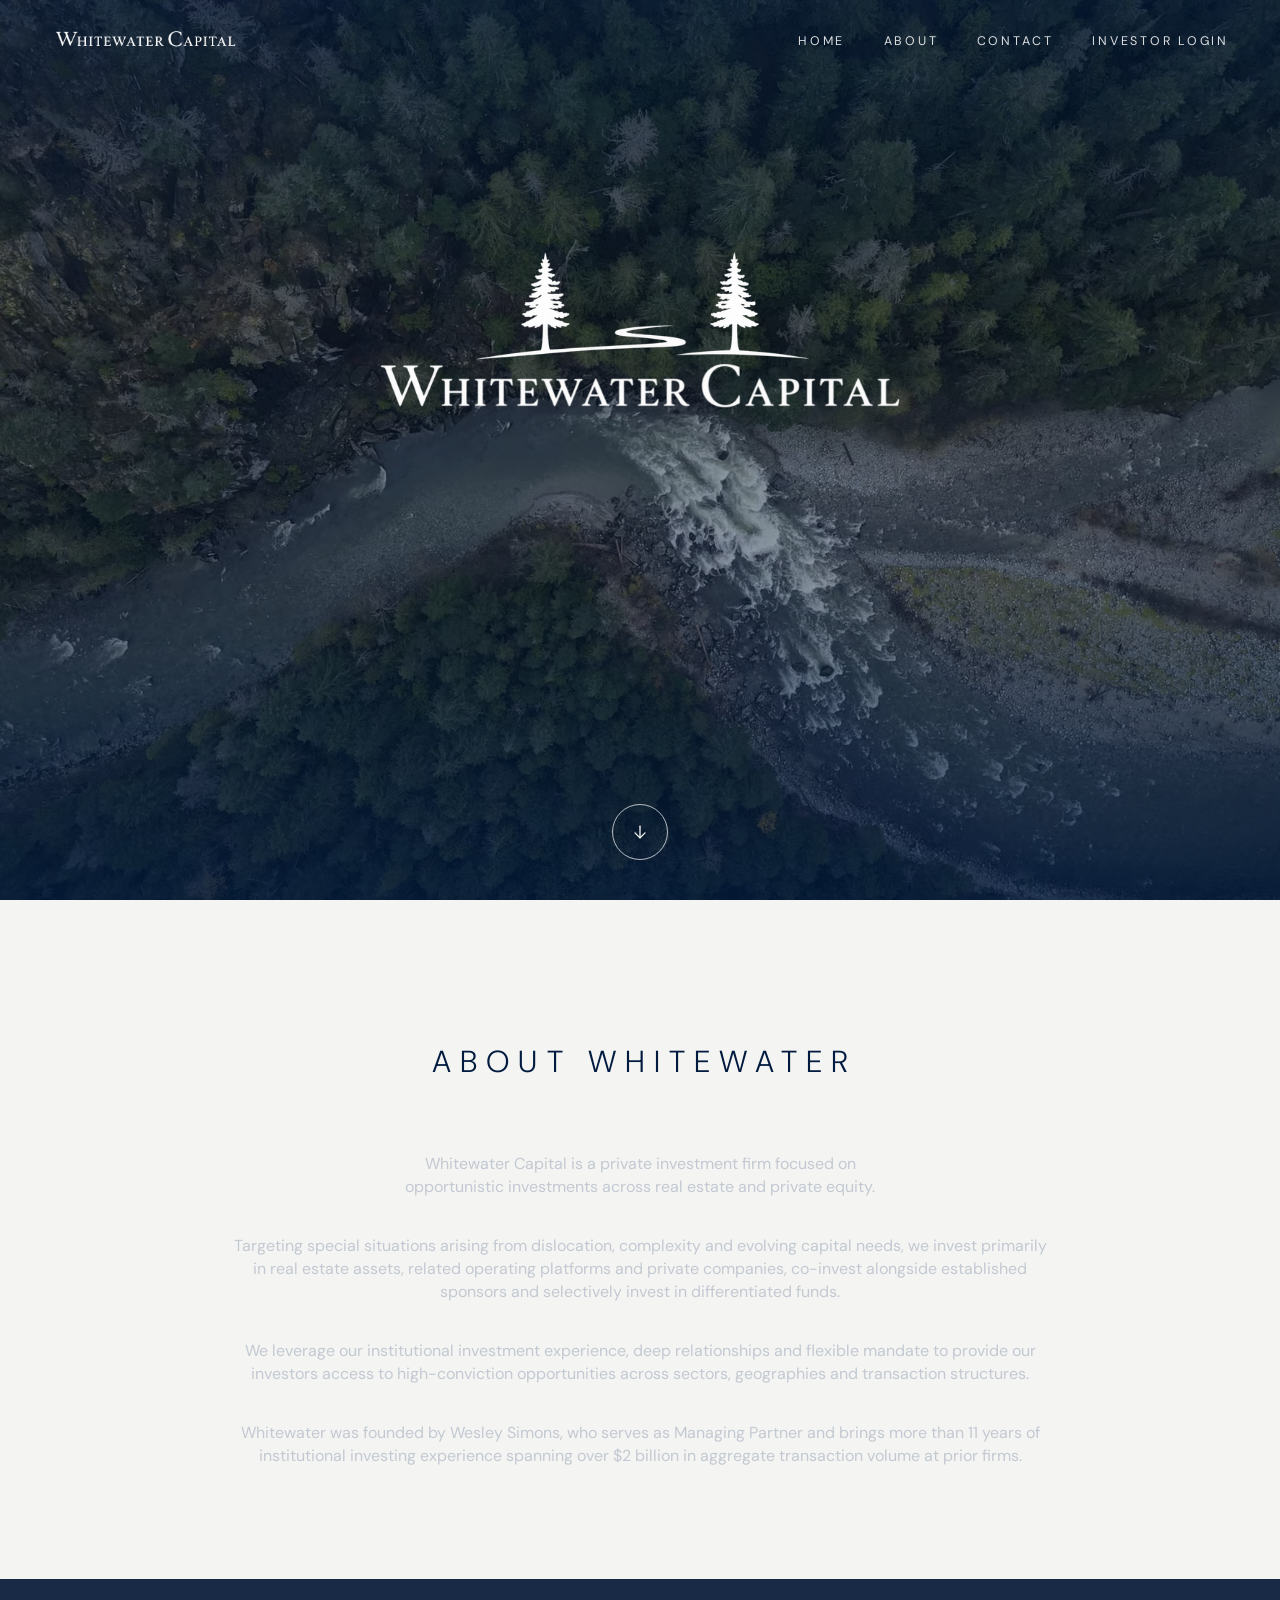
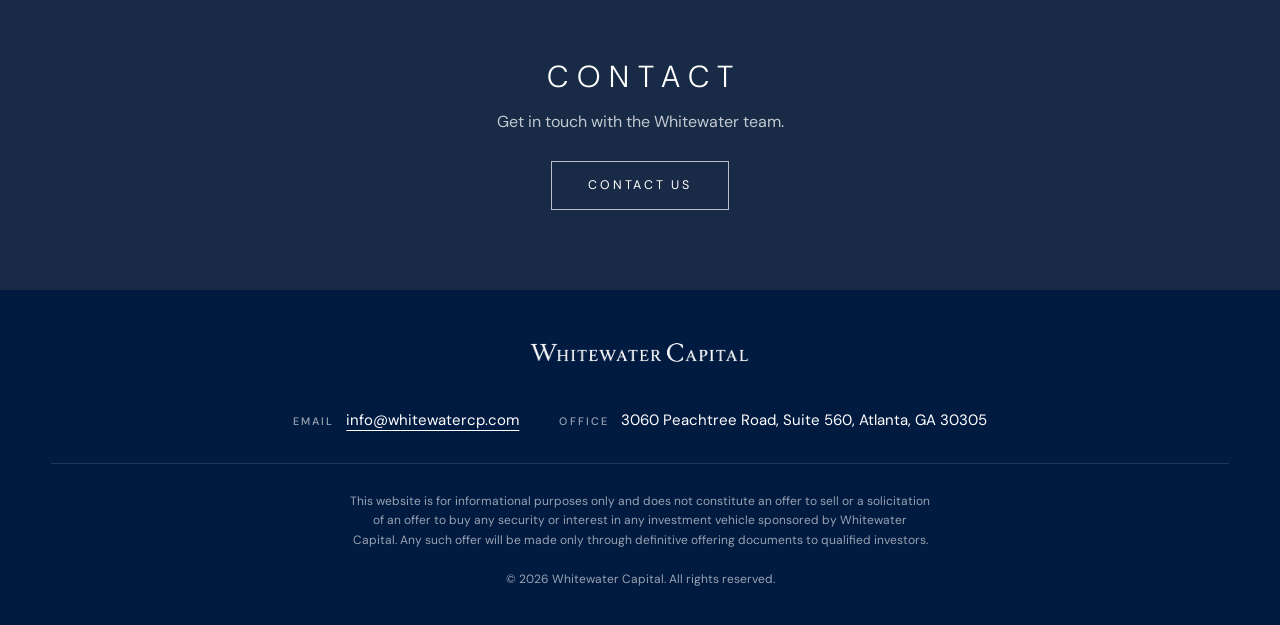
==== index.html @ 6ee45711 "Update index.html" ====
<!DOCTYPE html>
<html lang="en">
<head>
  <meta charset="UTF-8">
  <meta name="viewport" content="width=device-width, initial-scale=1">
  <title>Whitewater Capital | Private Investment Firm</title>
  <meta name="description" content="Whitewater Capital is a value-oriented investment firm pursuing a generalist strategy across private markets.">
  <meta name="theme-color" content="#001a40">

  <meta property="og:type" content="website">
  <meta property="og:site_name" content="Whitewater Capital">
  <meta property="og:title" content="Whitewater Capital | Private Investment Firm">
  <meta property="og:description" content="Whitewater Capital is a value-oriented investment firm pursuing a generalist strategy across private markets.">
  <meta property="og:url" content="https://whitewatercp.com/">
  <meta property="og:image" content="https://whitewatercp.com/assets/images/White.png">
  <meta property="og:image:width" content="1200">
  <meta property="og:image:height" content="630">
  <meta name="twitter:card" content="summary_large_image">

  <link rel="preconnect" href="https://fonts.googleapis.com">
  <link rel="preconnect" href="https://fonts.gstatic.com" crossorigin>
  <link href="https://fonts.googleapis.com/css2?family=DM+Sans:ital,wght@0,300;0,400;0,500;0,600;1,400&display=swap" rel="stylesheet">
  <link rel="preload" as="image" href="assets/img/hero-poster.jpg" fetchpriority="high">
  <noscript><style>.hero::before, .hero__overlay { opacity: 1; } body { background: #001a40; }</style></noscript>
  <link rel="preload" as="image" href="assets/images/whitewatercapital.png">
  <link rel="stylesheet" href="styles.css">
  <link rel="icon" type="image/png" href="assets/images/WWC Full Logo w Script - Navy.png">
</head>
<body class="is-ready">

  <!-- Header -->
  <nav class="header" id="header" aria-label="Main navigation">
    <a href="#top" class="header__logo" aria-label="Whitewater Capital, home">
      <img src="assets/images/WWC Script  - White.png" alt="Whitewater Capital">
    </a>

    <button class="header__toggle" id="navToggle" aria-label="Open menu" aria-expanded="false" aria-controls="navMenu">
      <span></span><span></span>
    </button>

    <ul class="header__menu" id="navMenu">
      <li><a href="#top">Home</a></li>
      <li><a href="#about">About</a></li>
      <li><a href="#contact">Contact</a></li>
      <li><a href="https://app.junipersquare.com/login" class="header__login">Investor Login</a></li>
    </ul>
  </nav>

  <!-- Hero -->
  <header class="hero" id="top">
    <video class="hero__video" autoplay muted loop playsinline webkit-playsinline preload="auto" poster="assets/videos/hero-poster.jpg" disablepictureinpicture disableremoteplayback controlslist="nodownload nofullscreen noremoteplayback" tabindex="-1" aria-hidden="true">
      <source src="assets/videos/whitewater.mp4" type="video/mp4">
      <source src="assets/videos/whitewater.webm" type="video/webm">
    </video>
    <div class="hero__overlay"></div>

    <div class="hero__content">
      <!-- Logo draws itself in once on load (trees rise, wordmark wipes in), then stays -->
      <div class="hero__logo" role="img" aria-label="Whitewater Capital">
        <div class="hero__trees"><img src="assets/images/whitewatercapital.png" alt=""></div>
        <img src="assets/images/whitewatercapital.png" alt="" class="hero__word">
      </div>
      <p class="hero__tagline"></p>
    </div>

    <a href="#about" class="hero__scroll" aria-label="Scroll to next section">
      <svg viewBox="0 0 24 24" width="20" height="20" fill="none" stroke="currentColor" stroke-width="1.5" stroke-linecap="round" stroke-linejoin="round" aria-hidden="true">
        <path d="M12 5v14"/>
        <path d="M6 13l6 6 6-6"/>
      </svg>
    </a>
  </header>

  <!-- About -->
  <section class="about" id="about">
    <div class="about__inner">
      <h2 class="about__title">About Whitewater</h2>

      <div class="about__body" data-reveal-group>
        <p class="about__text" data-reveal>
          Whitewater Capital is a private investment firm focused on opportunistic investments across real estate and private equity.
        </p>
        <p class="about__text" data-reveal>
          Targeting special situations arising from dislocation, complexity and evolving capital needs, we invest primarily in real estate assets, related operating platforms and private companies, co-invest alongside established sponsors and selectively invest in differentiated funds.
        </p>
        <p class="about__text" data-reveal>
          We leverage our institutional investment experience, deep relationships and flexible mandate to provide our investors access to high-conviction opportunities across sectors, geographies and transaction structures.
        </p>
        <p class="about__text" data-reveal>
          Whitewater was founded by Wesley Simons, who serves as Managing Partner and brings more than 11 years of institutional investing experience spanning over $2 billion in aggregate transaction volume at prior firms.
        </p>
      </div>
    </div>
  </section>

  <!-- Contact -->
  <section class="contact" id="contact">
    <div class="contact__inner">
      <h2 class="contact__title">Contact</h2>
      <p class="contact__intro">Get in touch with the Whitewater team.</p>
      <button type="button" class="contact__button" id="contactOpen">Contact Us</button>
    </div>
  </section>

  <!-- Contact pop-up -->
  <dialog class="modal" id="contactModal" aria-labelledby="contactModalTitle">
    <div class="modal__panel">
      <button type="button" class="modal__close" id="contactClose" aria-label="Close">
        <svg viewBox="0 0 24 24" width="20" height="20" fill="none" stroke="currentColor" stroke-width="1.5" stroke-linecap="round" aria-hidden="true">
          <path d="M5 5l14 14M19 5L5 19"/>
        </svg>
      </button>

      <h2 class="modal__title" id="contactModalTitle">Contact Whitewater Team</h2>

      <form class="form" id="contactForm" action="https://formspree.io/f/xzereeop" method="POST">
        <div class="form__row">
          <div class="form__field">
            <label for="cf-name">Name</label>
            <input type="text" id="cf-name" name="name" autocomplete="name" required>
          </div>
          <div class="form__field">
            <label for="cf-email">Email</label>
            <input type="email" id="cf-email" name="email" autocomplete="email" required>
          </div>
        </div>
        <div class="form__field">
          <label for="cf-message">Message</label>
          <textarea id="cf-message" name="message" rows="5" required></textarea>
        </div>

        <!-- Spam trap: leave empty, hidden from people -->
        <input type="text" name="_gotcha" class="form__hp" tabindex="-1" autocomplete="off" aria-hidden="true">

        <button type="submit" class="form__submit">Send message</button>
        <p class="form__status" role="status" aria-live="polite"></p>
      </form>
    </div>
  </dialog>

  <!-- Footer -->
  <footer class="footer">
    <div class="footer__inner">
      <div class="footer__left">
        <a href="#top" class="footer__logo" aria-label="Whitewater Capital, back to top">
          <img src="assets/images/WWC Script  - White.png" alt="Whitewater Capital">
        </a>
        <p class="footer__disclaimer">
          This website is for informational purposes only and does not constitute an offer to sell or a solicitation of an offer to buy any security or interest in any investment vehicle sponsored by Whitewater Capital. Any such offer will be made only through definitive offering documents to qualified investors.
        </p>
      </div>

      <div class="footer__right">
        <div class="footer__contact">
          <div class="footer__item">
            <span class="footer__label">Email</span>
            <a href="mailto:info@whitewatercp.com">info@whitewatercp.com</a>
          </div>
          <div class="footer__item">
            <span class="footer__label">Office</span>
            <address>3060 Peachtree Road, Suite 560, Atlanta, GA 30305</address>
          </div>
        </div>
        <p class="footer__copy">&copy; 2026 Whitewater Capital. All rights reserved.</p>
      </div>
    </div>
  </footer>

  <script src="main.js" defer></script>
</body>
</html>
---- styles.css ----
/* ---------- Tokens ---------- */
:root {
  --navy: #001a40;
  --navy-soft: #182a45;
  --grey-light: #f2f4f7;
  --blue-grey: #dde5ee;
  --blue-mid: #4a6a8f;
  --white: #ffffff;
  --mist: #f4f4f2;                   /* About background and hero fade: off-white with a slight grey */
  --mist-0: rgba(244, 244, 242, 0);  /* same color, fully transparent (keep in sync with --mist) */
  --text-body: #4d5660;              /* body text on light backgrounds */
  --text-grey: #c3c9d2;              /* About text before it highlights, and text on navy */

  --font: "DM Sans", system-ui, sans-serif;

  --ease: cubic-bezier(0.22, 0.61, 0.36, 1);
  --fade: 1.2s;                      /* video crossfade, keep in sync with FADE_MS in main.js */
  --logo-w: min(520px, 78vw);        /* width of the big hero logo */
  --logo-top: 250px;                 /* distance from the top of the screen to the big logo (phones: see mobile block) */

  /* Which part of the video stays in frame on wide screens (x y).
     Vertical clips: a higher y shows more creek, a lower y shows more sky.
     With a landscape clip this barely matters. */
  --video-pos: 50% 45%;
}

/* ---------- Base ---------- */
*, *::before, *::after { box-sizing: border-box; }
html {
  scroll-behavior: smooth;
  -webkit-text-size-adjust: 100%;
  text-size-adjust: 100%;
}
body {
  margin: 0;
  background: transparent;            /* no colour while loading: navy is applied only after the poster has faded in */
  transition: background-color 0s linear 0.9s;
  -webkit-font-smoothing: antialiased;

  /* Body text */
  font-family: "DM Sans", system-ui, sans-serif;
  font-size: 16px;
  font-weight: 400;
  line-height: 23px;
  color: var(--text-body);
}
body.is-loading,
body.menu-open,
body.modal-open { overflow: hidden; }
img, video { display: block; max-width: 100%; }
a { color: inherit; text-decoration: none; }
ul { list-style: none; margin: 0; padding: 0; }
:focus-visible { outline: 2px solid currentColor; outline-offset: 3px; }

/* Skip link: only visible when focused with the keyboard */
.skip-link {
  position: fixed;
  top: 0;
  left: 0;
  z-index: 200;
  padding: 0.75rem 1.25rem;
  background: var(--white);
  color: var(--navy);
  font-size: 0.85rem;
  transform: translateY(-120%);
}
.skip-link:focus { transform: translateY(0); }

/* ---------- Header (transparent) ---------- */
.header {
  position: fixed;
  top: 0; left: 0; right: 0;
  z-index: 50;
  display: flex;
  justify-content: space-between;
  align-items: center;
  padding: 1.75rem clamp(1.25rem, 4vw, 3.5rem);
  opacity: 0;
  transition: opacity 1.4s var(--ease) 0.6s, padding 0.4s var(--ease);
}
.is-loading .header { pointer-events: none; }
.is-ready .header { opacity: 1; }

/* Background lives on a pseudo-element so backdrop-filter
   doesn't trap the fixed mobile menu inside the header */
.header::before {
  content: "";
  position: absolute;
  inset: 0;
  z-index: -1;
  background: rgba(0, 26, 64, 0.88);
  -webkit-backdrop-filter: blur(10px);
  backdrop-filter: blur(10px);
  opacity: 0;
  transition: opacity 0.4s var(--ease);
}
.header.is-scrolled { padding-top: 1rem; padding-bottom: 1rem; }
.header.is-scrolled::before { opacity: 1; }

/* Header logo: hidden at the top of the page, appears with the navy band */
.header__logo {
  position: relative;
  z-index: 3;            /* stays visible above the mobile menu */
  display: block;
  flex-shrink: 0;
  opacity: 0;
  visibility: hidden;
  transition: opacity 0.4s var(--ease), visibility 0s linear 0.4s;
}
.header.is-scrolled .header__logo {
  opacity: 1;
  visibility: visible;
  transition-delay: 0s;
}
.header__logo img {
  width: 190px;
  height: auto;
  /* the PNG has empty space above and below the text; this trims it */
  margin: -1.25rem 0 -1.4rem;
}

/* All four links share one plain style */
.header__menu {
  display: flex;
  align-items: center;
  gap: clamp(1.5rem, 3vw, 2.75rem);
}
.header__menu a {
  font-size: 0.78rem;
  font-weight: 400;
  line-height: 1.4;
  letter-spacing: 0.22em;
  text-transform: uppercase;
  color: rgba(255, 255, 255, 0.85);
  transition: color 0.3s ease;
}
.header__menu a:hover { color: var(--white); }

/* Hamburger (mobile only) */
.header__toggle {
  display: none;
  position: relative;
  z-index: 3;
  width: 44px;
  height: 44px;
  margin-left: auto;
  padding: 0;
  background: none;
  border: 0;
  cursor: pointer;
}
.header__toggle span {
  position: absolute;
  left: 10px; right: 10px;
  height: 1px;
  background: var(--white);
  transition: transform 0.4s var(--ease), top 0.4s var(--ease);
}
.header__toggle span:nth-child(1) { top: 18px; }
.header__toggle span:nth-child(2) { top: 26px; }
.header.is-open .header__toggle span:nth-child(1) { top: 22px; transform: rotate(45deg); }
.header.is-open .header__toggle span:nth-child(2) { top: 22px; transform: rotate(-45deg); }

/* ---------- Hero ---------- */
/* --p (0 to 1) is set on :root by main.js as you scroll through the hero */
.hero {
  position: relative;
  min-height: 100vh;
  min-height: 100svh;
  /* no background or overflow:hidden here, so the fixed video behind shows through */
}

/* Backdrop layer 0: the poster frame, fixed behind the video. It paints as soon as the CSS and
   the poster image arrive, so the page opens on the river instead of a navy screen, and the
   video fades in over it. The dark green is only the fallback color if the poster is slow or can't load. */
.hero::before {
  content: "";
  position: fixed;
  inset: 0;
  z-index: -3;
  background: transparent url("assets/img/hero-poster.jpg") var(--video-pos) / cover no-repeat;
  opacity: 0;
  transition: opacity 0.6s ease;
}
/* Nothing is drawn (no colour at all) until the poster image has loaded; then the whole backdrop fades in together.
   main.js adds .poster-ready to <body> (it also does so after 3 seconds, so the page can never stay blank). */
body.poster-ready { background-color: var(--navy); }
body.poster-ready .hero::before,
body.poster-ready .hero__overlay { opacity: 1; }
body:not(.poster-ready) .hero * { animation-play-state: paused !important; }   /* logo draws in when the backdrop appears */

/* Backdrop layer 1: the video, fixed to the screen (two stacked copies crossfade for a seamless loop) */
.hero__video {
  position: fixed;
  inset: 0;
  z-index: -2;
  width: 100%;
  height: 100%;
  object-fit: cover;
  object-position: var(--video-pos);
  opacity: 0;
  transform: scale(1.06);            /* slow settle-in on load */
  transition: opacity var(--fade) ease, transform 4s var(--ease);
}
.hero__video.is-active { opacity: 1; }

/* Never show the phone's own play button or controls on the background video
   (iOS draws a big play button when it blocks autoplay, e.g. in Low Power Mode). */
.hero__video { pointer-events: none; }
.hero__video::-webkit-media-controls,
.hero__video::-webkit-media-controls-panel,
.hero__video::-webkit-media-controls-play-button,
.hero__video::-webkit-media-controls-start-playback-button,
.hero__video::-webkit-media-controls-overlay-play-button {
  display: none !important;
  -webkit-appearance: none;
  opacity: 0 !important;
}
.is-ready .hero__video { transform: scale(1); }

/* Backdrop layer 2: navy tint for legibility, also fixed.
   The river behind it goes out of focus as you scroll (desktop only, see mobile block). */
.hero__overlay {
  position: fixed;
  inset: 0;
  z-index: -1;
  pointer-events: none;
  opacity: 0;
  transition: opacity 0.6s ease;
  background:
    linear-gradient(to bottom,
      rgba(0, 26, 64, 0.55) 0%,
      rgba(0, 26, 64, 0.18) 35%,
      rgba(0, 26, 64, 0.28) 65%,
      rgba(0, 26, 64, 0.70) 100%),
    rgba(24, 42, 69, 0.18);
  -webkit-backdrop-filter: blur(calc(var(--p, 0) * 8px));
  backdrop-filter: blur(calc(var(--p, 0) * 8px));
}
/* Veil: the hero washes out to the exact color of the About section.
   Opacity above 1 is treated as 1, so it is fully covered by about two thirds of the way through. */
.hero__overlay::after {
  content: "";
  position: absolute;
  inset: 0;
  background: var(--mist);
  opacity: calc(var(--p, 0) * 1.5);
}

/* Layer 3: content. Fixed to the screen. The logo stays put and dissolves as you scroll;
   the About section covers it. */
.hero__content {
  position: fixed;
  inset: 0;
  display: grid;
  place-items: start center;         /* logo is placed from the top: see --logo-top */
  padding: 0 1.5rem;
  pointer-events: none;
  /* dissolves as you scroll: fades, blurs, drifts up and shrinks slightly */
  opacity: calc(1 - var(--p, 0) * 1.8);
  transform: translateY(calc(var(--p, 0) * -60px)) scale(calc(1 - var(--p, 0) * 0.05));
  filter: blur(calc(var(--p, 0) * 8px));
  will-change: opacity, transform, filter;
}
.hero__title {
  margin: 0;
  line-height: 0;
}

/* Container around the logo: on phones its top margin sets where the logo sits (see mobile block). */
.hero__logo-box { margin-top: 0; }

/* The hero logo draws itself in once when the page opens, then stays as the finished image.
   Two layers stacked in exactly the same spot, both using the full logo image:
   1) the trees, hills and river rise from the ground line upward, then
   2) the "Whitewater Capital" wordmark wipes in from left to right.
   The logo image is 1040 x 316 px; the empty gap between the trees and the wordmark is at row 223,
   which is where the two layers are split (223 / 316 = 70.57%). */
.hero__logo {
  position: relative;
  width: var(--logo-w);
  margin-top: var(--logo-top);       /* 250px on desktop, 110px on phones */
  display: grid;                     /* both layers occupy the same cell */
}
.hero__logo img {
  width: 100%;
  height: auto;
}

/* Layer 1: the trees. A box cut off at the split line; the image inside is the full logo. */
.hero__trees {
  grid-area: 1 / 1;
  align-self: start;
  aspect-ratio: 1040 / 223;
  overflow: hidden;
  clip-path: inset(100% 0 0 0);
  transform: translateY(8px);
  /* speed: 2.2s, starts after 0.3s */
  animation: treesRise 2.2s cubic-bezier(0.22, 0.8, 0.25, 1) 0.3s forwards;
}
@keyframes treesRise {
  to { clip-path: inset(0 0 0 0); transform: none; }
}

/* Layer 2: the wordmark. Same full-logo image, cut to the part below the split line. */
.hero__word {
  grid-area: 1 / 1;
  clip-path: inset(70.57% 100% 0 0);
  /* speed: 1.8s, starts at 1.5s (just before the trees finish) */
  animation: wordWipe 1.8s ease-out 1.5s forwards;
}
@keyframes wordWipe {
  to { clip-path: inset(70.57% 0 0 0); }
}

/* Scroll arrow (circle) */
.hero__scroll {
  position: absolute;
  bottom: 2.5rem;
  left: 50%;
  z-index: 2;
  margin-left: -28px;                /* half of the width, centers the circle */
  width: 56px;
  height: 56px;
  display: grid;
  place-items: center;
  border: 1px solid rgba(255, 255, 255, 0.7);
  border-radius: 50%;
  color: var(--white);
  opacity: 0;
  transition:
    background 0.3s ease,
    color 0.3s ease,
    border-color 0.3s ease;
}
/* Fades in on load (animation), then fades out on scroll (--p) */
.is-ready .hero__scroll {
  opacity: calc(1 - var(--p, 0) * 3);
  animation: arrowIn 1.4s var(--ease) 0.9s backwards;
}
@keyframes arrowIn {
  from { opacity: 0; }
}
.hero__scroll svg { animation: arrowBob 2.2s ease-in-out infinite; }
.hero__scroll:hover {
  background: var(--white);
  border-color: var(--white);
  color: var(--navy);
}
@keyframes arrowBob {
  0%, 100% { transform: translateY(-2px); }
  50%      { transform: translateY(3px); }
}

/* ---------- About ---------- */
.about {
  position: relative;
  z-index: 1;                        /* sits above the fixed video and the fixed logo */
  background: var(--mist);
  color: var(--text-body);
  text-align: center;
  padding:
    clamp(5rem, 12vw, 9rem)
    clamp(1.5rem, 4vw, 3.5rem)
    clamp(4rem, 9vw, 7rem);
}
/* Soft edge: ends in the same color as the section.
   Invisible at the top of the page (--p is 0), and fades in over the first bit of scrolling,
   so the hero stays clean until you start to scroll. */
.about::before {
  content: "";
  position: absolute;
  left: 0; right: 0;
  bottom: calc(100% - 1px);
  height: 22vh;
  pointer-events: none;
  background: linear-gradient(to bottom, var(--mist-0), var(--mist));
  opacity: calc(var(--p, 0) * 5);
}
.about__inner {
  max-width: 900px;
  margin: 0 auto;
}
.about__title {
  margin: 0 0 clamp(2.5rem, 6vw, 4.5rem);
  padding-left: 0.3em;               /* offsets trailing letter-spacing so it centers */
  font-size: clamp(1.15rem, 2.6vw, 1.9rem);
  font-weight: 300;
  line-height: 1.2;
  letter-spacing: 0.3em;
  text-transform: uppercase;
  color: var(--navy);
}
.about__text {
  /* font size and line-height come from the body text (16px / 23px) */
  max-width: 820px;
  margin: 0 auto 2.25rem;
}
.about__body .about__text:last-child { margin-bottom: 0; }

/* Opening paragraph: narrower */
.about__body > .about__text:first-child {
  max-width: 520px;
  text-wrap: balance;
}

.about__login {
  display: inline-block;
  margin-top: clamp(4rem, 10vw, 7rem);
  padding: 0.5rem 0;                 /* bigger tap target */
  font-size: 1.05rem;
  font-weight: 400;
  line-height: 1.4;
  letter-spacing: 0.04em;
  color: var(--navy);
  text-decoration: underline;
  text-decoration-thickness: 1px;
  text-underline-offset: 0.35em;
  transition: color 0.3s ease;
}
.about__login:hover { color: var(--blue-mid); }

/* Scroll highlight: each word starts light grey, main.js blends it to the final color */
.word { color: var(--text-grey); }
.is-static .word { color: var(--text-body); }   /* used when reduced motion is on */

/* ---------- Contact (short band with a button) ---------- */
.contact {
  position: relative;
  z-index: 1;                        /* sits above the fixed video */
  background: var(--navy-soft);
  color: var(--white);
  text-align: center;
  padding: clamp(3.5rem, 7vw, 5rem) clamp(1.25rem, 4vw, 3.5rem);
}
.contact__inner {
  max-width: 680px;
  margin: 0 auto;
}
.contact__title {
  margin: 0 0 0.9rem;
  padding-left: 0.3em;               /* offsets trailing letter-spacing so it centers */
  font-size: clamp(1.15rem, 2.6vw, 1.9rem);   /* same size as the About title */
  font-weight: 300;
  line-height: 1.2;
  letter-spacing: 0.3em;
  text-transform: uppercase;
  color: var(--white);
}
.contact__intro {
  max-width: 34em;
  margin: 0 auto 1.75rem;
  color: var(--text-grey);
}
.contact__button {
  padding: 0.9rem 2.25rem;
  background: transparent;
  border: 1px solid rgba(255, 255, 255, 0.7);
  font: inherit;
  font-size: 0.78rem;
  line-height: 1.4;
  letter-spacing: 0.22em;
  text-transform: uppercase;
  color: var(--white);
  cursor: pointer;
  transition: background 0.3s ease, color 0.3s ease, border-color 0.3s ease;
}
.contact__button:hover {
  background: var(--white);
  border-color: var(--white);
  color: var(--navy);
}

/* ---------- Contact pop-up ---------- */
.modal {
  width: min(560px, calc(100% - 2rem));
  max-height: calc(100vh - 2rem);
  max-height: calc(100dvh - 2rem);
  margin: auto;
  padding: 0;
  border: 0;
  background: var(--mist);
  color: var(--navy);
  overflow: auto;
  overscroll-behavior: contain;
  box-shadow: 0 30px 80px rgba(0, 12, 32, 0.45);
}
.modal[open] { animation: modalIn 0.4s var(--ease); }
.modal::backdrop {
  background: rgba(0, 26, 64, 0.62);
  -webkit-backdrop-filter: blur(4px);
  backdrop-filter: blur(4px);
}
@keyframes modalIn {
  from { opacity: 0; transform: translateY(14px); }
}
.modal__panel {
  position: relative;
  padding: clamp(2rem, 5vw, 3rem);
}
.modal__close {
  position: absolute;
  top: 0.9rem;
  right: 0.9rem;
  width: 44px;
  height: 44px;
  display: grid;
  place-items: center;
  padding: 0;
  background: none;
  border: 0;
  color: var(--navy);
  opacity: 0.7;
  cursor: pointer;
  transition: opacity 0.3s ease;
}
.modal__close:hover { opacity: 1; }
.modal__title {
  margin: 0 0 2rem;
  font-size: 0.95rem;
  font-weight: 400;
  line-height: 1.4;
  letter-spacing: 0.22em;
  text-transform: uppercase;
  color: var(--navy);
}

/* Form (inside the pop-up) */
.form {
  display: grid;
  gap: 1.5rem;
}
.form__row {
  display: grid;
  grid-template-columns: 1fr 1fr;
  gap: 1.5rem 1.75rem;
}
.form__field {
  display: grid;
  gap: 0.3rem;
}
.form__field label {
  font-size: 0.75rem;
  font-weight: 500;
  line-height: 1.4;
  letter-spacing: 0.2em;
  text-transform: uppercase;
  color: rgba(0, 26, 64, 0.65);
}
.form__field input,
.form__field textarea {
  width: 100%;
  padding: 0.6rem 0;
  background: transparent;
  border: 0;
  border-bottom: 1px solid rgba(0, 26, 64, 0.3);
  border-radius: 0;
  outline: none;
  font: inherit;
  font-size: 16px;                   /* 16px minimum stops phones zooming in on tap */
  line-height: 1.5;
  color: var(--navy);
  transition: border-color 0.3s ease;
}
.form__field textarea {
  min-height: 7rem;
  resize: vertical;
}
.form__field input:focus,
.form__field textarea:focus { border-bottom-color: var(--navy); }

/* Keep browser autofill from changing the field color */
.form__field input:-webkit-autofill {
  -webkit-text-fill-color: var(--navy);
  box-shadow: 0 0 0 1000px var(--mist) inset;
  caret-color: var(--navy);
}

.form__submit {
  justify-self: start;
  padding: 0.9rem 2rem;
  background: var(--navy);
  border: 1px solid var(--navy);
  font: inherit;
  font-size: 0.78rem;
  line-height: 1.4;
  letter-spacing: 0.22em;
  text-transform: uppercase;
  color: var(--white);
  cursor: pointer;
  transition: background 0.3s ease, color 0.3s ease, opacity 0.3s ease;
}
.form__submit:hover:not(:disabled) {
  background: transparent;
  color: var(--navy);
}
.form__submit:disabled { opacity: 0.6; cursor: default; }

.form__status {
  min-height: 1.5em;
  margin: 0;
  font-size: 15px;
  line-height: 1.5;
}
.form__status.is-success { color: #2d5f94; }
.form__status.is-error { color: #a33a3a; }

/* Spam trap: invisible to people */
.form__hp {
  position: absolute;
  left: -9999px;
  width: 0;
  height: 0;
  opacity: 0;
  pointer-events: none;
}

/* ---------- Footer ---------- */
.footer {
  position: relative;
  z-index: 1;                        /* sits above the fixed video */
  background: var(--navy);
  color: var(--white);
  padding: 2.75rem clamp(1.25rem, 4vw, 3.5rem) 2.25rem;
}
.footer__inner {
  max-width: 1300px;
  margin: 0 auto;
  display: flex;
  flex-direction: column;            /* stacked instead of side by side */
  align-items: flex-start;
  gap: 2rem;
}

/* Left block: logo and disclaimer */
.footer__left {
  flex: none;                        /* was flex: 0 1 760px, which would turn into a height in a column */
  min-width: 0;
}
.footer__logo { display: block; width: 230px; }
.footer__logo img {
  width: 230px;
  height: auto;
  /* trims the empty space built into the logo PNG */
  margin: -1.1rem 0 -0.75rem;
}
.footer__disclaimer {
  max-width: 760px;
  margin: 1.1rem 0 0;
  font-size: 12px;
  line-height: 1.6;
  color: rgba(255, 255, 255, 0.6);
  text-wrap: balance;                /* evens out the line lengths */
}

.footer__right {
  display: flex;
  flex-direction: column;
  align-items: start;
  gap: 1.1rem;
  text-align: right;
}

/* Name block: Wesley Simons, company, mobile number */
.footer__person {
  display: grid;
  gap: 0.15rem;
  text-align: right;
}
.footer__name {
  margin: 0;
  font-size: 0.8rem;
  font-weight: 500;
  line-height: 1.5;
  letter-spacing: 0.2em;
  text-transform: uppercase;
  color: var(--white);
}
.footer__role {
  margin: 0 0 0.35rem;
  font-size: 15px;
  line-height: 1.5;
  color: rgba(255, 255, 255, 0.75);
}
.footer__person .footer__item { justify-content: flex-end; }

.footer__contact {
  display: flex;
  flex-wrap: wrap;
  justify-content: start;
  align-items: baseline;             /* email and office sit on the same text line */
  gap: 0.75rem 2.5rem;
}
.footer__item {
  display: flex;
  align-items: baseline;
  gap: 0.75rem;
  font-size: 15px;
  line-height: 1.5;
}
.footer__label {
  font-size: 0.68rem;
  font-weight: 500;
  letter-spacing: 0.2em;
  text-transform: uppercase;
  color: rgba(255, 255, 255, 0.6);
}
.footer__item address { font-style: normal; }
.footer__item a {
  display: inline-block;
  padding: 0.4rem 0;                 /* bigger tap target... */
  margin: -0.4rem 0;                 /* ...that doesn't push the text out of line */
  text-decoration: underline;
  text-decoration-thickness: 1px;
  text-underline-offset: 0.3em;
  transition: color 0.3s ease;
}
.footer__item a:hover { color: var(--blue-grey); }
.footer__copy {
  margin: 0;
  font-size: 12px;
  line-height: 1.6;
  color: rgba(255, 255, 255, 0.6);
}

/* ---------- Footer layout: one centered column (all screen sizes) ----------
   logo, then name block, then email and office, then a full-width divider, the disclaimer, the copyright.
   The two wrapper columns are dissolved (display: contents) so each piece can be ordered on its own. */
.footer { text-align: center; }

.footer__inner {
  flex-direction: column;
  align-items: stretch;
  gap: 0;
}
.footer__left,
.footer__right { display: contents; }

.footer__logo {
  order: 1;
  margin: 0 auto 1.75rem;
}

/* Name block, centered */
.footer__person {
  order: 2;
  justify-items: center;
  text-align: center;
  margin-bottom: 1.75rem;
}
.footer__person .footer__item { justify-content: center; }

/* Email and office on one centered row, with the full-width divider underneath */
.footer__contact {
  order: 3;
  justify-content: center;
  gap: 0.5rem 2.5rem;
  padding-bottom: 2rem;
  border-bottom: 1px solid rgba(255, 255, 255, 0.12);
}
.footer__item { text-align: center; }

/* Disclaimer: a centered block of about three lines */
.footer__disclaimer {
  order: 4;
  max-width: 720px;
  margin: 1.75rem auto 1.25rem;
  text-align: center;
}

.footer__copy {
  order: 5;
  text-align: center;
}

/* ---------- Mobile ---------- */
@media (max-width: 820px) {
  /* Logo stays upper centre on phones too (a fixed distance from the top, so it never moves). */
  :root { --logo-top: 110px; }

  .header__toggle { display: block; }
  .header__logo img { width: 150px; margin: -1rem 0 -1.2rem; }

  /* footer logo back to the smaller size on phones */
  .footer__logo { width: 150px; }
  .footer__logo img { width: 150px; margin: -0.75rem 0 -0.5rem; }

  /* The navy band on phones: solid navy, no blur. Blur effects can fail to paint on some phone
     browsers until the page is redrawn, which made the band show up late. Solid always paints. */
  .header::before {
    background: var(--navy);
    -webkit-backdrop-filter: none;
    backdrop-filter: none;
  }

  /* Header gets its own GPU layer so it stays pinned while the fixed video and hero logo repaint
     underneath it on phones. Because a transformed parent becomes the reference box for fixed
     children, the full-screen menu below is absolute (the header sits at top: 0, so it still
     covers the whole screen). */
  .header {
    -webkit-transform: translateZ(0);
    transform: translateZ(0);
    -webkit-backface-visibility: hidden;
    backface-visibility: hidden;
  }

  /* Hero logo on phones: no animated blur (very heavy on phone GPUs and can make the fixed
     header lag or drop out while scrolling). It still fades, drifts and shrinks. */
  .hero__content {
    filter: none;
    will-change: opacity, transform;
  }

  .header__menu {
    position: absolute;
    top: 0;
    left: 0;
    width: 100%;
    height: 100vh;
    height: 100dvh;
    z-index: 2;
    flex-direction: column;
    justify-content: center;
    gap: 1.25rem;
    background: var(--navy);
    opacity: 0;
    visibility: hidden;
    transition: opacity 0.5s var(--ease), visibility 0s linear 0.5s;
  }
  .header.is-open .header__menu {
    opacity: 1;
    visibility: visible;
    transition-delay: 0s;
  }
  .header__menu a {
    display: inline-block;
    padding: 0.6rem 0;               /* bigger tap target */
    font-size: 0.95rem;
  }

  .hero__scroll { bottom: 2rem; }

  /* Performance on phones: no animated full-screen blur */
  .hero__overlay {
    -webkit-backdrop-filter: none;
    backdrop-filter: none;
  }

  /* About on phones: lighter and less bulky */
  .about { padding-top: 4.5rem; padding-bottom: 4rem; }
  .about__title {
    font-size: 1rem;
    letter-spacing: 0.18em;
    padding-left: 0.18em;
    margin-bottom: 2.25rem;
  }
  .about__text {
    font-size: 15px;
    line-height: 23px;
    margin-bottom: 1.5rem;
  }

  .contact__title { font-size: 1rem; letter-spacing: 0.18em; padding-left: 0.18em; }

  .modal__panel { padding: 2rem 1.25rem 1.75rem; }
  .form__row { grid-template-columns: 1fr; }
  .form__submit { width: 100%; justify-self: stretch; }
}

/* ---------- Small phones: label above value, each centered ---------- */
@media (max-width: 600px) {
  .footer__contact {
    flex-direction: column;
    align-items: center;
    gap: 0.5rem;
  }
  .footer__item {
    flex-direction: column;
    align-items: center;
    gap: 0;
  }
}

/* ---------- Reduced motion ---------- */
@media (prefers-reduced-motion: reduce) {
  html { scroll-behavior: auto; }
  *, *::before, *::after {
    animation-duration: 0.01ms !important;
    transition-duration: 0.01ms !important;
    transition-delay: 0s !important;
  }
  /* the logo just appears, with no waiting for its delays */
  .hero__trees,
  .hero__word { animation-delay: 0s !important; }
  .hero__scroll svg { animation: none; }
}
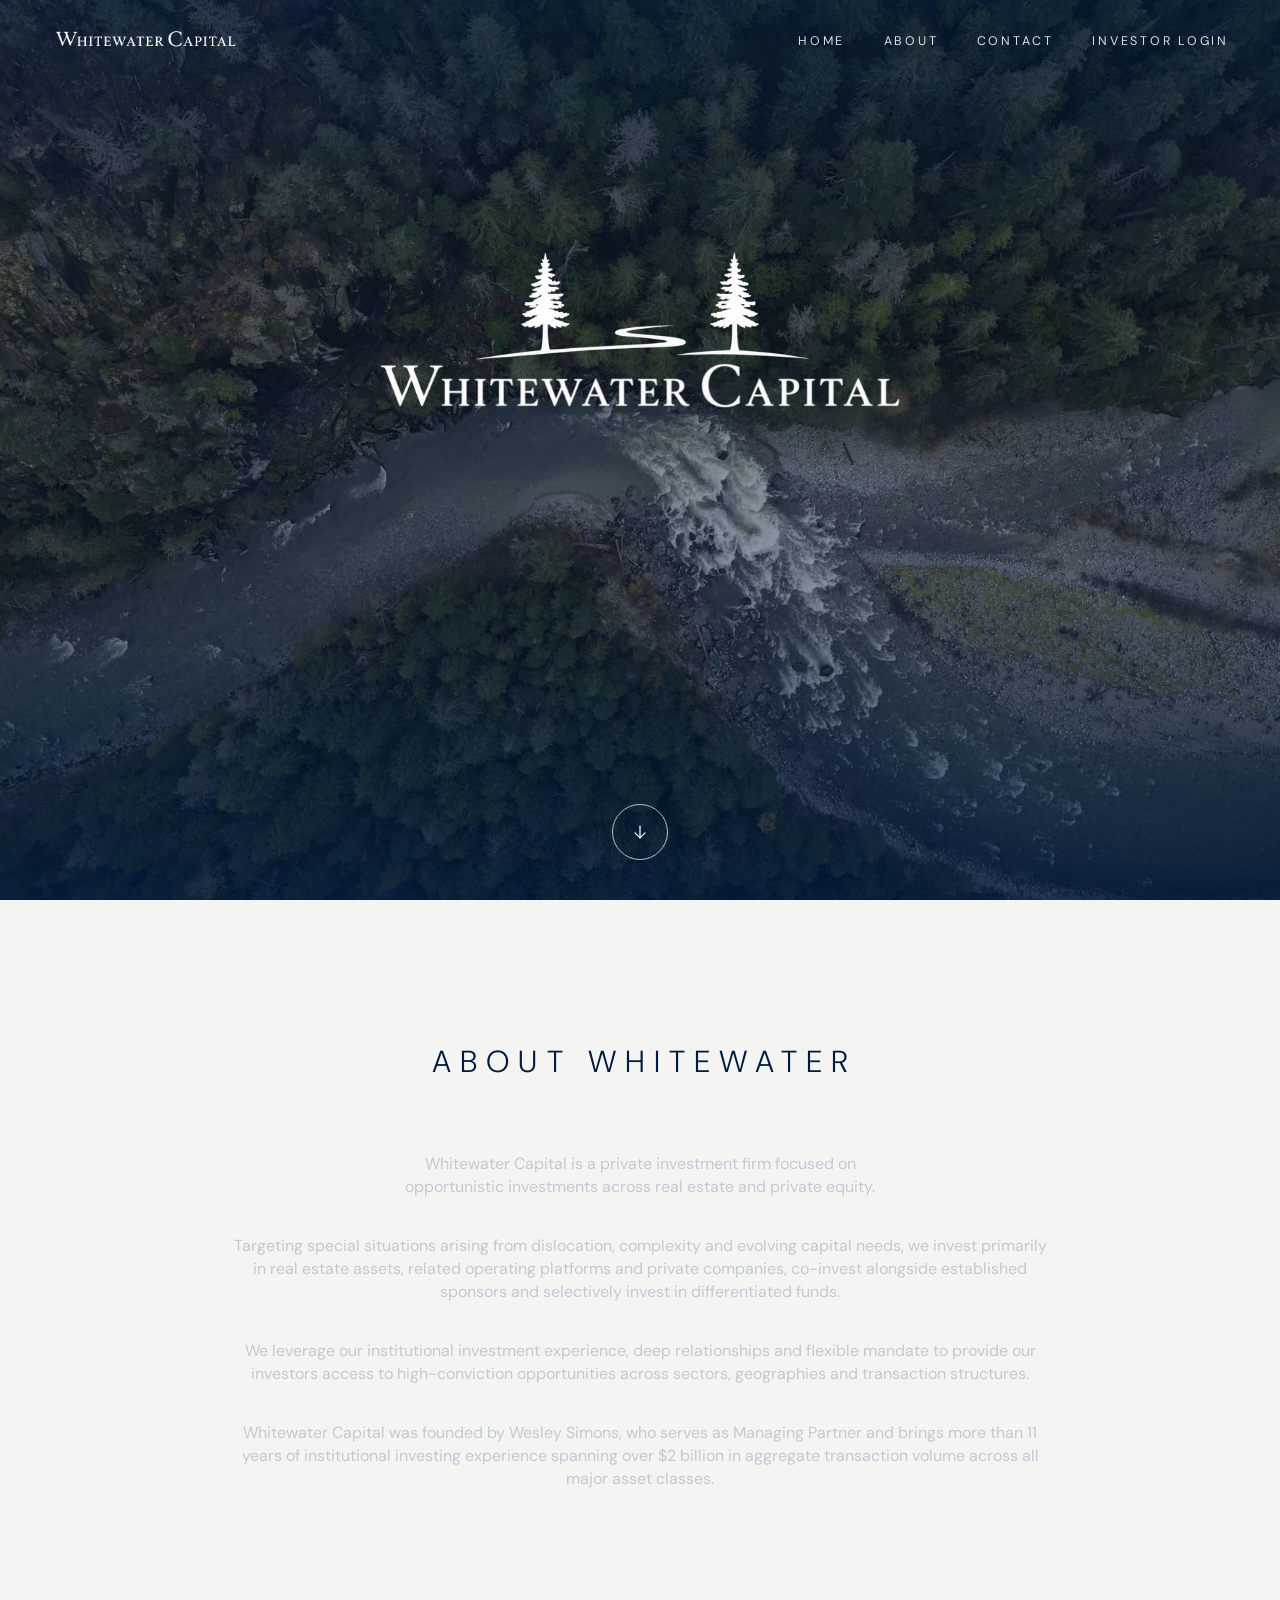
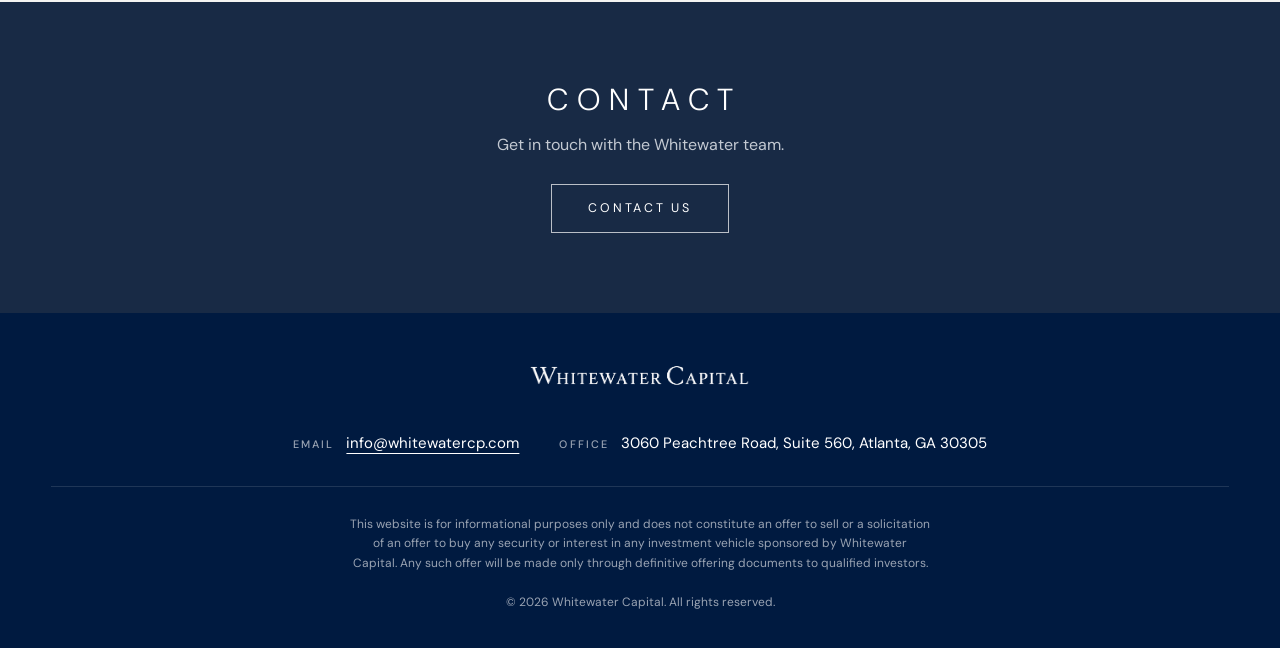
==== commit e510101e: "Update index.html" ====
--- a/index.html
+++ b/index.html
@@ -87,7 +87,7 @@
           We leverage our institutional investment experience, deep relationships and flexible mandate to provide our investors access to high-conviction opportunities across sectors, geographies and transaction structures.
         </p>
         <p class="about__text" data-reveal>
-          Whitewater was founded by Wesley Simons, who serves as Managing Partner and brings more than 11 years of institutional investing experience spanning over $2 billion in aggregate transaction volume at prior firms.
+          Whitewater Capital was founded by Wesley Simons, who serves as Managing Partner and brings more than 11 years of institutional investing experience spanning over $2 billion in aggregate transaction volume across all major asset classes.
         </p>
       </div>
     </div>
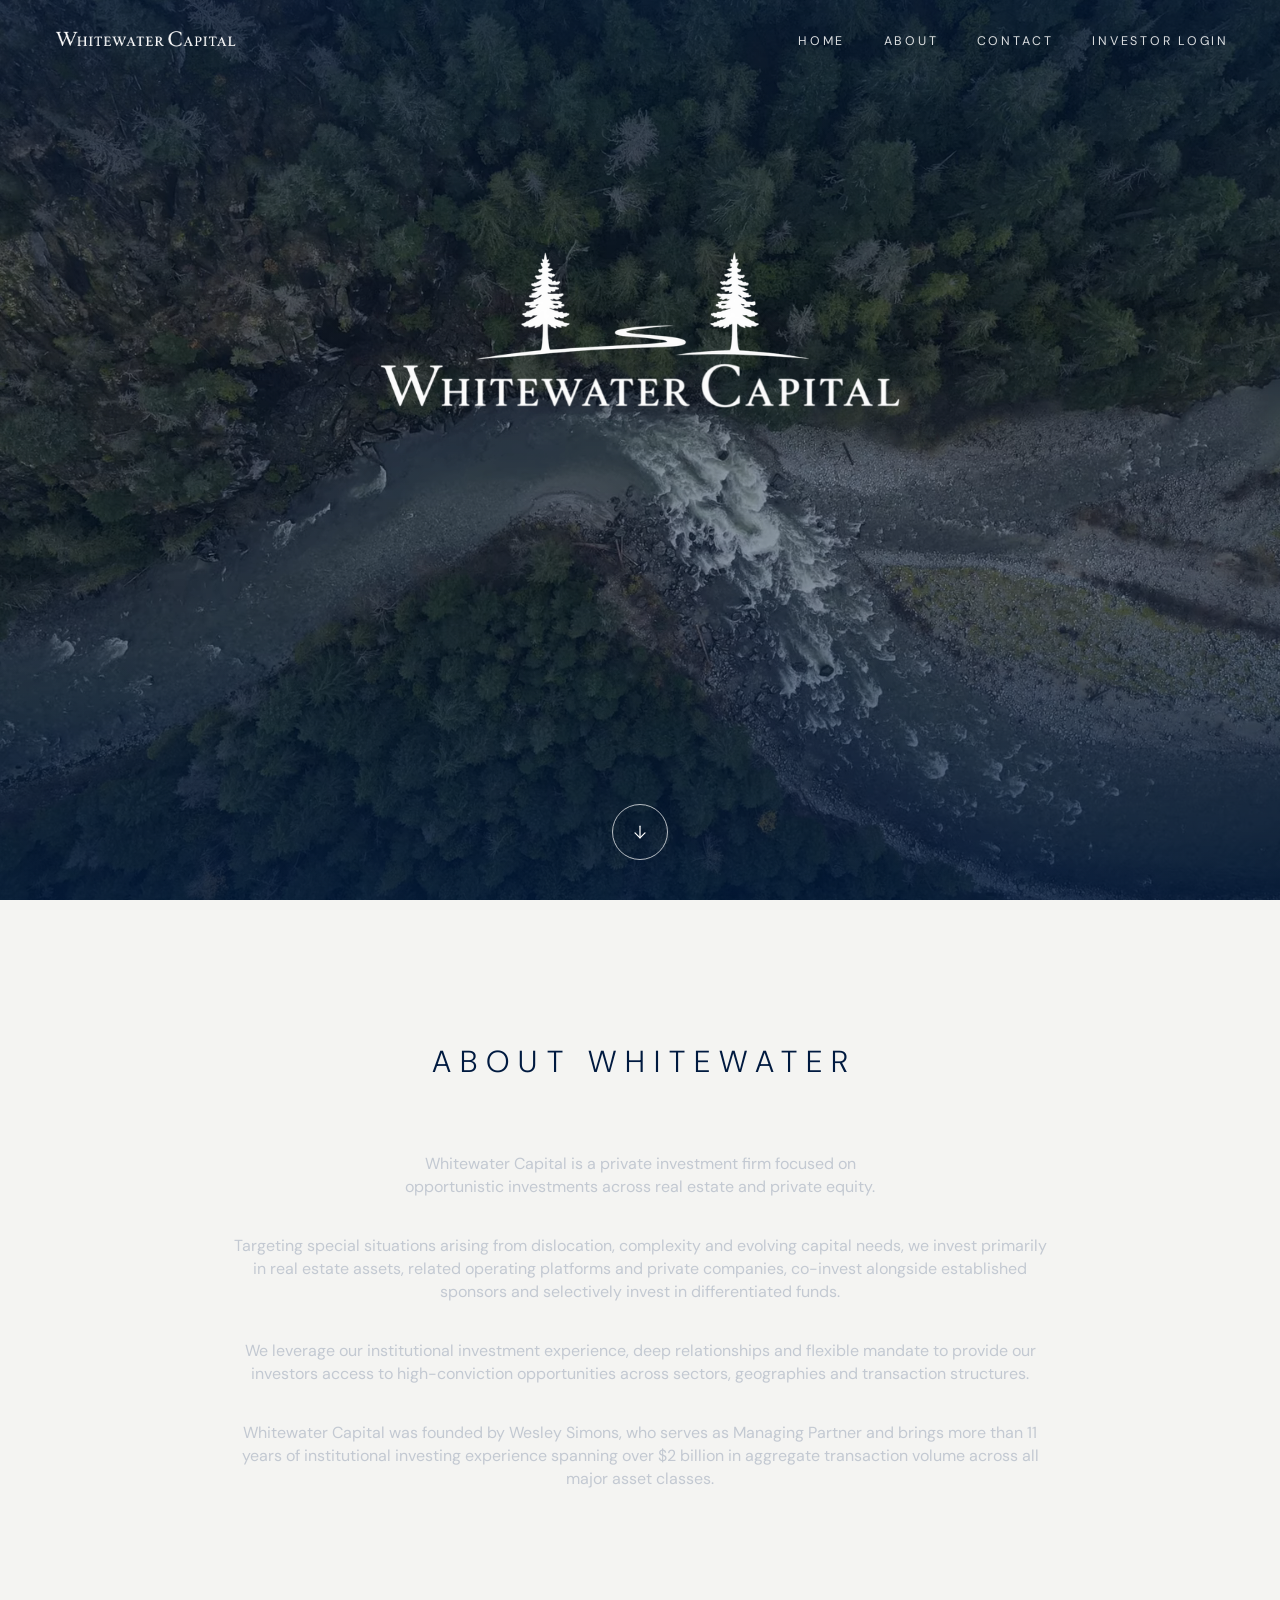
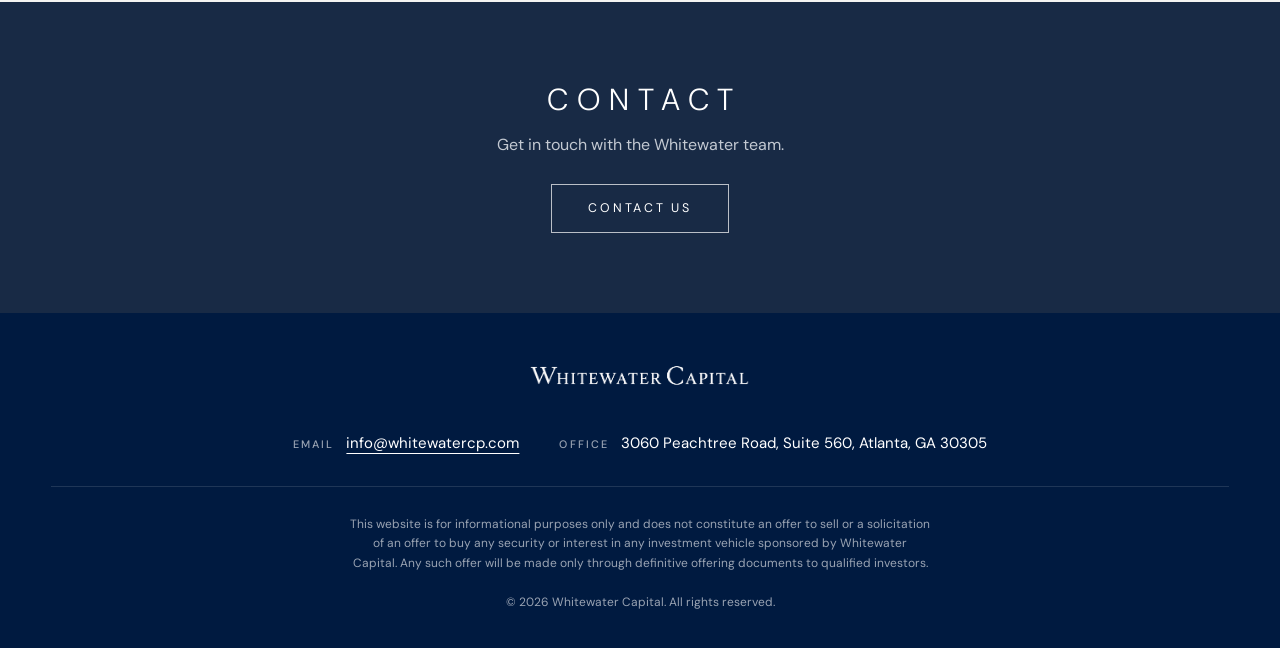
==== commit 2a974850: "Update index.html" ====
--- a/index.html
+++ b/index.html
@@ -24,7 +24,7 @@
   <noscript><style>.hero::before, .hero__overlay { opacity: 1; } body { background: #001a40; }</style></noscript>
   <link rel="preload" as="image" href="assets/images/whitewatercapital.png">
   <link rel="stylesheet" href="styles.css">
-  <link rel="icon" type="image/png" href="assets/images/WWC Full Logo w Script - Navy.png">
+  <link rel="icon" type="image/png" href="assets/images/file_0000000006488210af42917df7d2ad82.png">
 </head>
 <body class="is-ready">
 
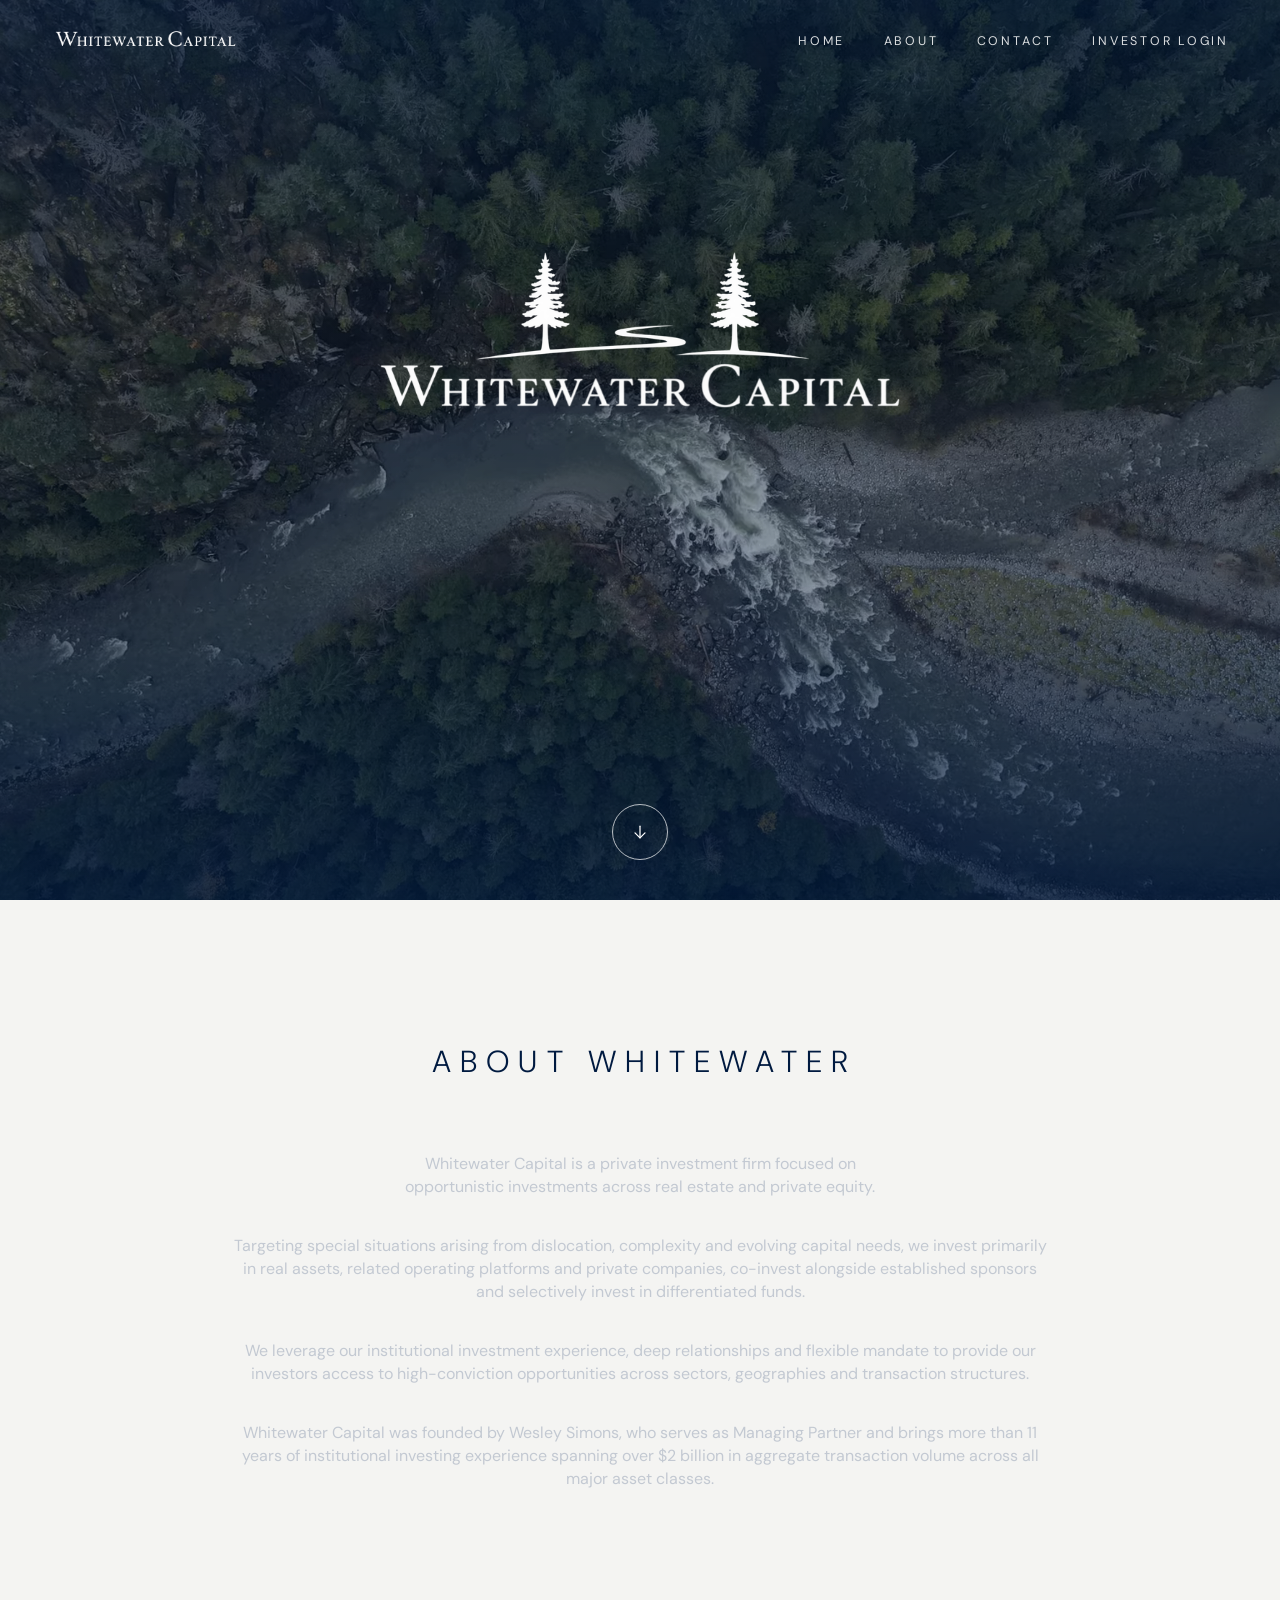
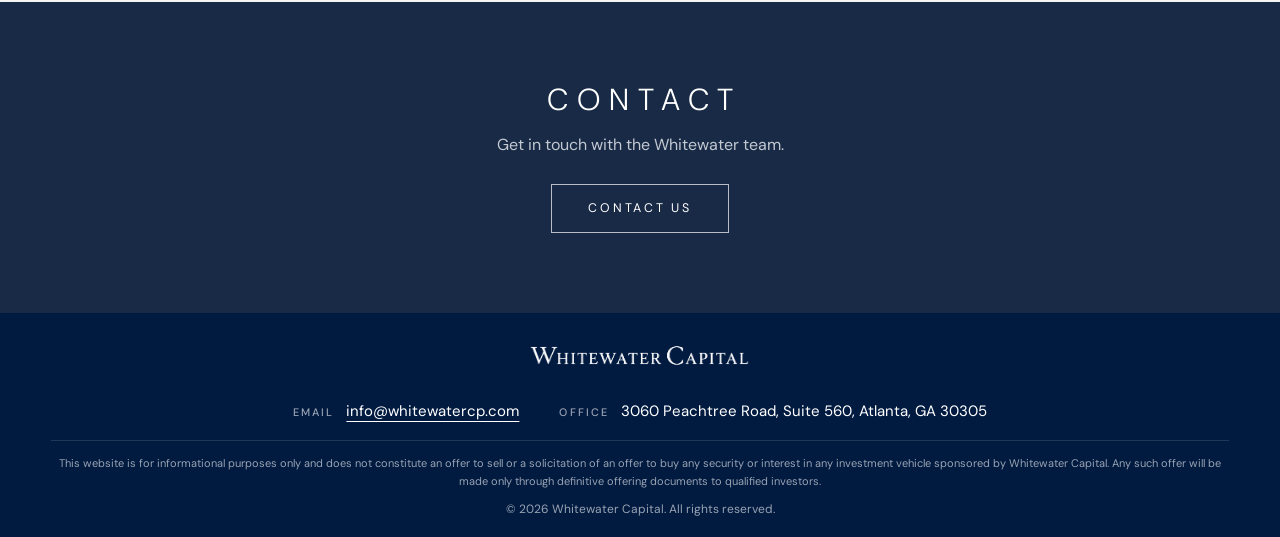
==== commit 937c6645: "Update index.html" ====
--- a/index.html
+++ b/index.html
@@ -81,7 +81,7 @@
           Whitewater Capital is a private investment firm focused on opportunistic investments across real estate and private equity.
         </p>
         <p class="about__text" data-reveal>
-          Targeting special situations arising from dislocation, complexity and evolving capital needs, we invest primarily in real estate assets, related operating platforms and private companies, co-invest alongside established sponsors and selectively invest in differentiated funds.
+          Targeting special situations arising from dislocation, complexity and evolving capital needs, we invest primarily in real assets, related operating platforms and private companies, co-invest alongside established sponsors and selectively invest in differentiated funds.
         </p>
         <p class="about__text" data-reveal>
           We leverage our institutional investment experience, deep relationships and flexible mandate to provide our investors access to high-conviction opportunities across sectors, geographies and transaction structures.
--- a/styles.css
+++ b/styles.css
@@ -15,8 +15,8 @@
 
   --ease: cubic-bezier(0.22, 0.61, 0.36, 1);
   --fade: 1.2s;                      /* video crossfade, keep in sync with FADE_MS in main.js */
-  --logo-w: min(520px, 78vw);        /* width of the big hero logo */
-  --logo-top: 250px;                 /* distance from the top of the screen to the big logo (phones: see mobile block) */
+  --logo-w: min(520px, 78vw, 95vh);  /* width of the big hero logo (also shrinks on short windows) */
+  --logo-top: clamp(90px, 28vh, 250px);   /* distance from the top to the big logo: 250px on tall screens, less on short ones (phones: see mobile block) */
 
   /* Which part of the video stays in frame on wide screens (x y).
      Vertical clips: a higher y shows more creek, a lower y shows more sky.
@@ -621,7 +621,7 @@
   z-index: 1;                        /* sits above the fixed video */
   background: var(--navy);
   color: var(--white);
-  padding: 2.75rem clamp(1.25rem, 4vw, 3.5rem) 2.25rem;
+  padding: 1.5rem clamp(1.25rem, 4vw, 3.5rem) 1.1rem;   /* slimmer footer band */
 }
 .footer__inner {
   max-width: 1300px;
@@ -738,7 +738,7 @@
 
 .footer__logo {
   order: 1;
-  margin: 0 auto 1.75rem;
+  margin: 0 auto 1rem;
 }
 
 /* Name block, centered */
@@ -755,7 +755,7 @@
   order: 3;
   justify-content: center;
   gap: 0.5rem 2.5rem;
-  padding-bottom: 2rem;
+  padding-bottom: 1.1rem;
   border-bottom: 1px solid rgba(255, 255, 255, 0.12);
 }
 .footer__item { text-align: center; }
@@ -763,9 +763,20 @@
 /* Disclaimer: a centered block of about three lines */
 .footer__disclaimer {
   order: 4;
-  max-width: 720px;
-  margin: 1.75rem auto 1.25rem;
+  max-width: none;                   /* uses the full footer width */
+  text-wrap: wrap;                   /* fills each line edge to edge (balance made the lines short and narrow) */
+  margin: 0.9rem auto 0.6rem;
   text-align: center;
+}
+
+/* Desktop: footer runs the full width, and the disclaimer is a touch smaller so it fits on one line
+   on most laptops and monitors (about 1490px wide and up). On narrower screens it wraps to two. */
+@media (min-width: 821px) {
+  .footer__inner { max-width: none; }
+  .footer__disclaimer { font-size: 11px; }
+}
+@media (min-width: 1620px) {
+  .footer__disclaimer { font-size: 12px; }   /* wide monitors have room for the normal size on one line */
 }
 
 .footer__copy {
@@ -869,6 +880,7 @@
 
 /* ---------- Small phones: label above value, each centered ---------- */
 @media (max-width: 600px) {
+  .footer__item { overflow-wrap: anywhere; }   /* long email or address wraps instead of overflowing */
   .footer__contact {
     flex-direction: column;
     align-items: center;
@@ -879,6 +891,12 @@
     align-items: center;
     gap: 0;
   }
+}
+
+/* ---------- Short screens (phones turned sideways) ---------- */
+@media (max-height: 520px) {
+  :root { --logo-top: 3.5rem; }
+  .hero__scroll { bottom: 0.75rem; }
 }
 
 /* ---------- Reduced motion ---------- */
@@ -894,4 +912,4 @@
   .hero__word { animation-delay: 0s !important; }
   .hero__scroll svg { animation: none; }
 }
-
+  
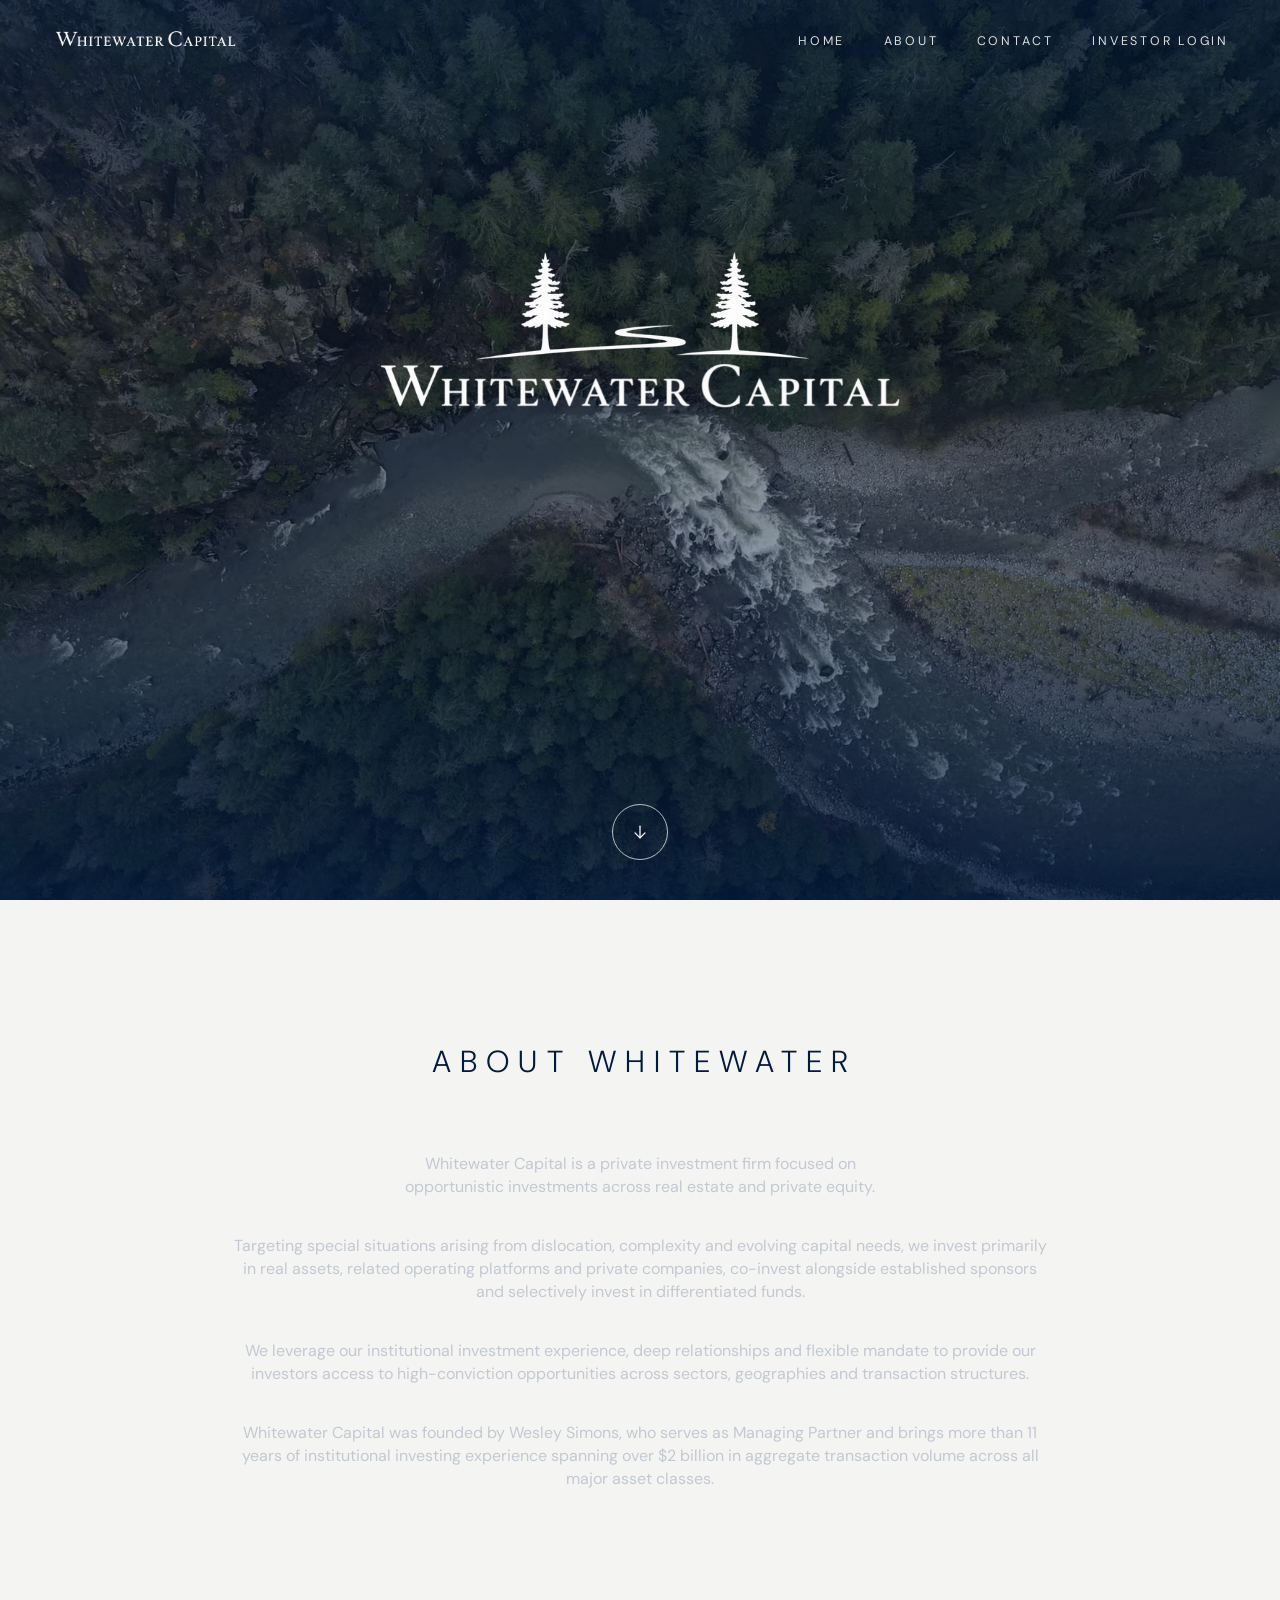
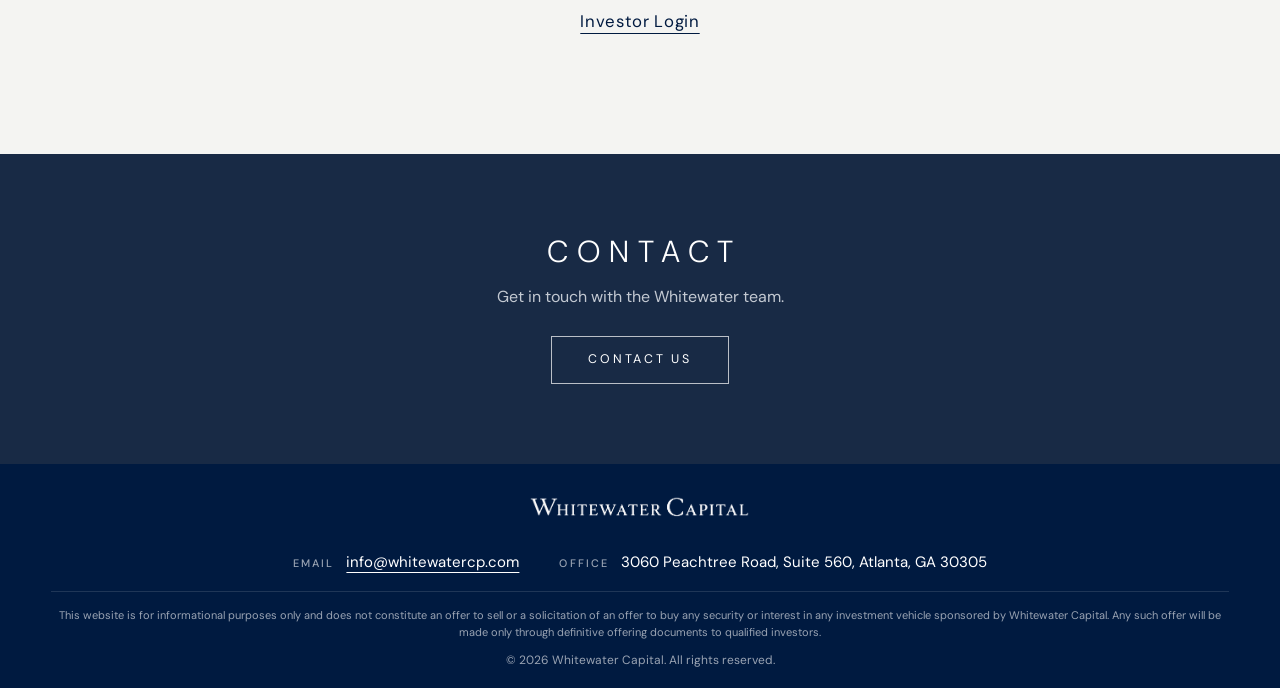
==== commit 50c66fdd: "Update index.html" ====
--- a/index.html
+++ b/index.html
@@ -21,7 +21,20 @@
   <link rel="preconnect" href="https://fonts.gstatic.com" crossorigin>
   <link href="https://fonts.googleapis.com/css2?family=DM+Sans:ital,wght@0,300;0,400;0,500;0,600;1,400&display=swap" rel="stylesheet">
   <link rel="preload" as="image" href="assets/img/hero-poster.jpg" fetchpriority="high">
-  <noscript><style>.hero::before, .hero__overlay { opacity: 1; } body { background: #001a40; }</style></noscript>
+  <script>
+    /* Hold the hero back (no colour at all) until the poster image is in, then fade it in together.
+       Self-contained and time-limited, so it can never leave the page blank. */
+    (function () {
+      var root = document.documentElement;
+      root.classList.add('hero-wait');
+      var done = function () { root.classList.remove('hero-wait'); };
+      var img = new Image();
+      img.onload = img.onerror = done;
+      img.src = 'assets/img/hero-poster.jpg';
+      if (img.complete) done();
+      setTimeout(done, 2500);
+    })();
+  </script>
   <link rel="preload" as="image" href="assets/images/whitewatercapital.png">
   <link rel="stylesheet" href="styles.css">
   <link rel="icon" type="image/png" href="assets/images/file_0000000006488210af42917df7d2ad82.png">
@@ -48,9 +61,9 @@
 
   <!-- Hero -->
   <header class="hero" id="top">
-    <video class="hero__video" autoplay muted loop playsinline webkit-playsinline preload="auto" poster="assets/videos/hero-poster.jpg" disablepictureinpicture disableremoteplayback controlslist="nodownload nofullscreen noremoteplayback" tabindex="-1" aria-hidden="true">
+    <video class="hero__video" autoplay muted loop playsinline webkit-playsinline preload="auto" poster="assets/img/hero-poster.jpg" disablepictureinpicture disableremoteplayback controlslist="nodownload nofullscreen noremoteplayback" tabindex="-1" aria-hidden="true">
+      <source src="assets/videos/whitewater.webm" type="video/webm">
       <source src="assets/videos/whitewater.mp4" type="video/mp4">
-      <source src="assets/videos/whitewater.webm" type="video/webm">
     </video>
     <div class="hero__overlay"></div>
 
@@ -90,6 +103,8 @@
           Whitewater Capital was founded by Wesley Simons, who serves as Managing Partner and brings more than 11 years of institutional investing experience spanning over $2 billion in aggregate transaction volume across all major asset classes.
         </p>
       </div>
+
+      <a href="https://app.junipersquare.com/login" class="about__login">Investor Login</a>
     </div>
   </section>
 
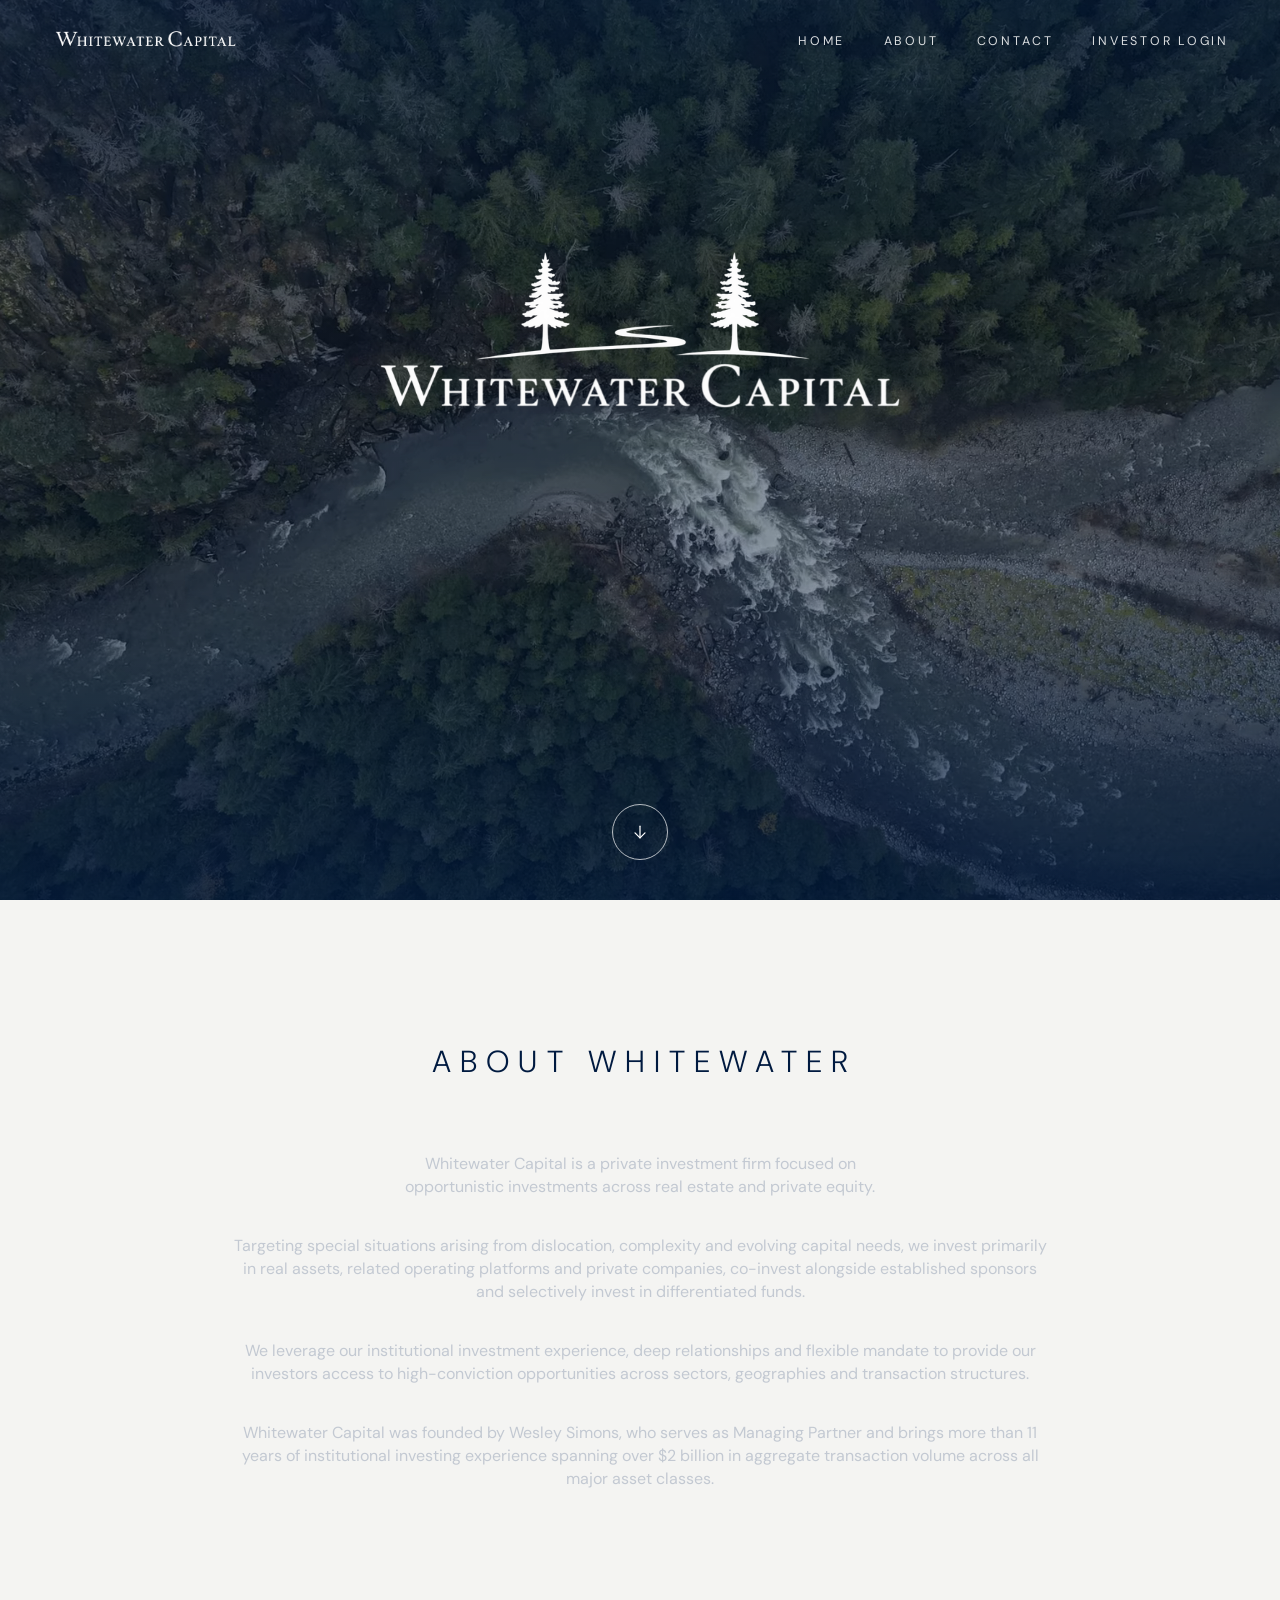
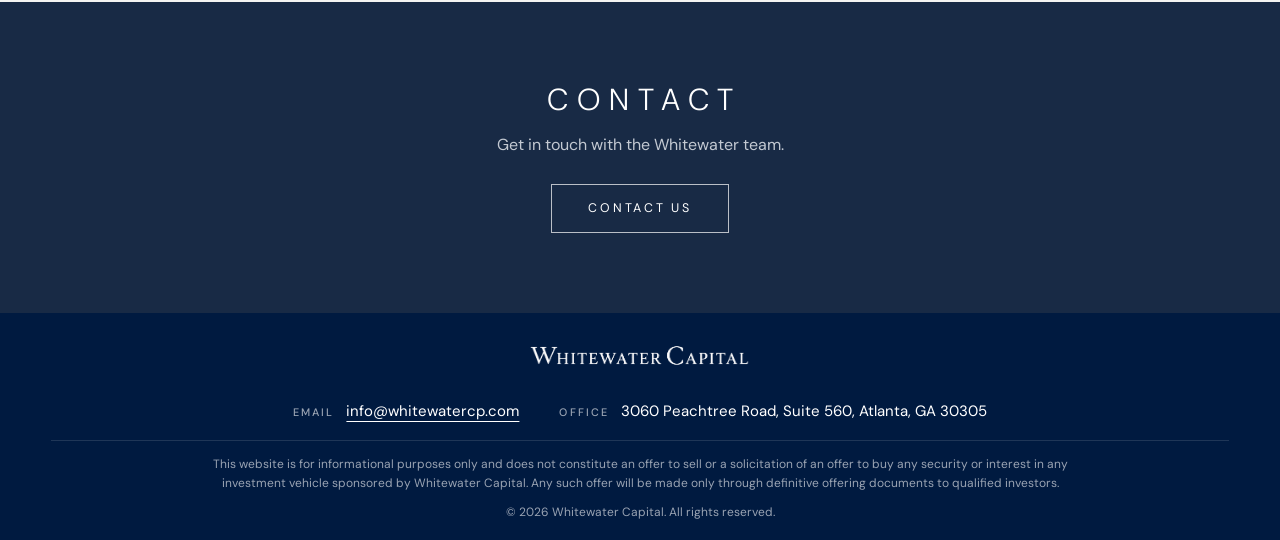
==== commit 699789c6: "Update index.html" ====
--- a/index.html
+++ b/index.html
@@ -104,7 +104,7 @@
         </p>
       </div>
 
-      <a href="https://app.junipersquare.com/login" class="about__login">Investor Login</a>
+      
     </div>
   </section>
 
--- a/styles.css
+++ b/styles.css
@@ -33,8 +33,8 @@
 }
 body {
   margin: 0;
-  background: transparent;            /* no colour while loading: navy is applied only after the poster has faded in */
-  transition: background-color 0s linear 0.9s;
+  background: var(--navy);
+  transition: background-color 0s linear 0.9s;   /* navy returns only after the hero has faded in */
   -webkit-font-smoothing: antialiased;
 
   /* Body text */
@@ -179,15 +179,15 @@
   inset: 0;
   z-index: -3;
   background: transparent url("assets/img/hero-poster.jpg") var(--video-pos) / cover no-repeat;
-  opacity: 0;
   transition: opacity 0.6s ease;
 }
-/* Nothing is drawn (no colour at all) until the poster image has loaded; then the whole backdrop fades in together.
-   main.js adds .poster-ready to <body> (it also does so after 3 seconds, so the page can never stay blank). */
-body.poster-ready { background-color: var(--navy); }
-body.poster-ready .hero::before,
-body.poster-ready .hero__overlay { opacity: 1; }
-body:not(.poster-ready) .hero * { animation-play-state: paused !important; }   /* logo draws in when the backdrop appears */
+/* No colour while loading. A tiny script in the <head> of index.html adds the class "hero-wait" to <html> only while
+   it waits for the poster image, then removes it (after 2.5 seconds at the latest). Everything is visible by default,
+   so if that script is ever missing or out of date, the hero simply shows normally: it can never stay hidden. */
+html.hero-wait body { background: transparent; }
+html.hero-wait .hero::before,
+html.hero-wait .hero__overlay { opacity: 0; }
+html.hero-wait .hero * { animation-play-state: paused !important; }   /* logo draws in when the backdrop appears */
 
 /* Backdrop layer 1: the video, fixed to the screen (two stacked copies crossfade for a seamless loop) */
 .hero__video {
@@ -225,7 +225,6 @@
   inset: 0;
   z-index: -1;
   pointer-events: none;
-  opacity: 0;
   transition: opacity 0.6s ease;
   background:
     linear-gradient(to bottom,
@@ -763,20 +762,9 @@
 /* Disclaimer: a centered block of about three lines */
 .footer__disclaimer {
   order: 4;
-  max-width: none;                   /* uses the full footer width */
-  text-wrap: wrap;                   /* fills each line edge to edge (balance made the lines short and narrow) */
+  max-width: 1400px;                 /* wider, so the text spreads out in 1-2 lines instead of 3 */
   margin: 0.9rem auto 0.6rem;
   text-align: center;
-}
-
-/* Desktop: footer runs the full width, and the disclaimer is a touch smaller so it fits on one line
-   on most laptops and monitors (about 1490px wide and up). On narrower screens it wraps to two. */
-@media (min-width: 821px) {
-  .footer__inner { max-width: none; }
-  .footer__disclaimer { font-size: 11px; }
-}
-@media (min-width: 1620px) {
-  .footer__disclaimer { font-size: 12px; }   /* wide monitors have room for the normal size on one line */
 }
 
 .footer__copy {
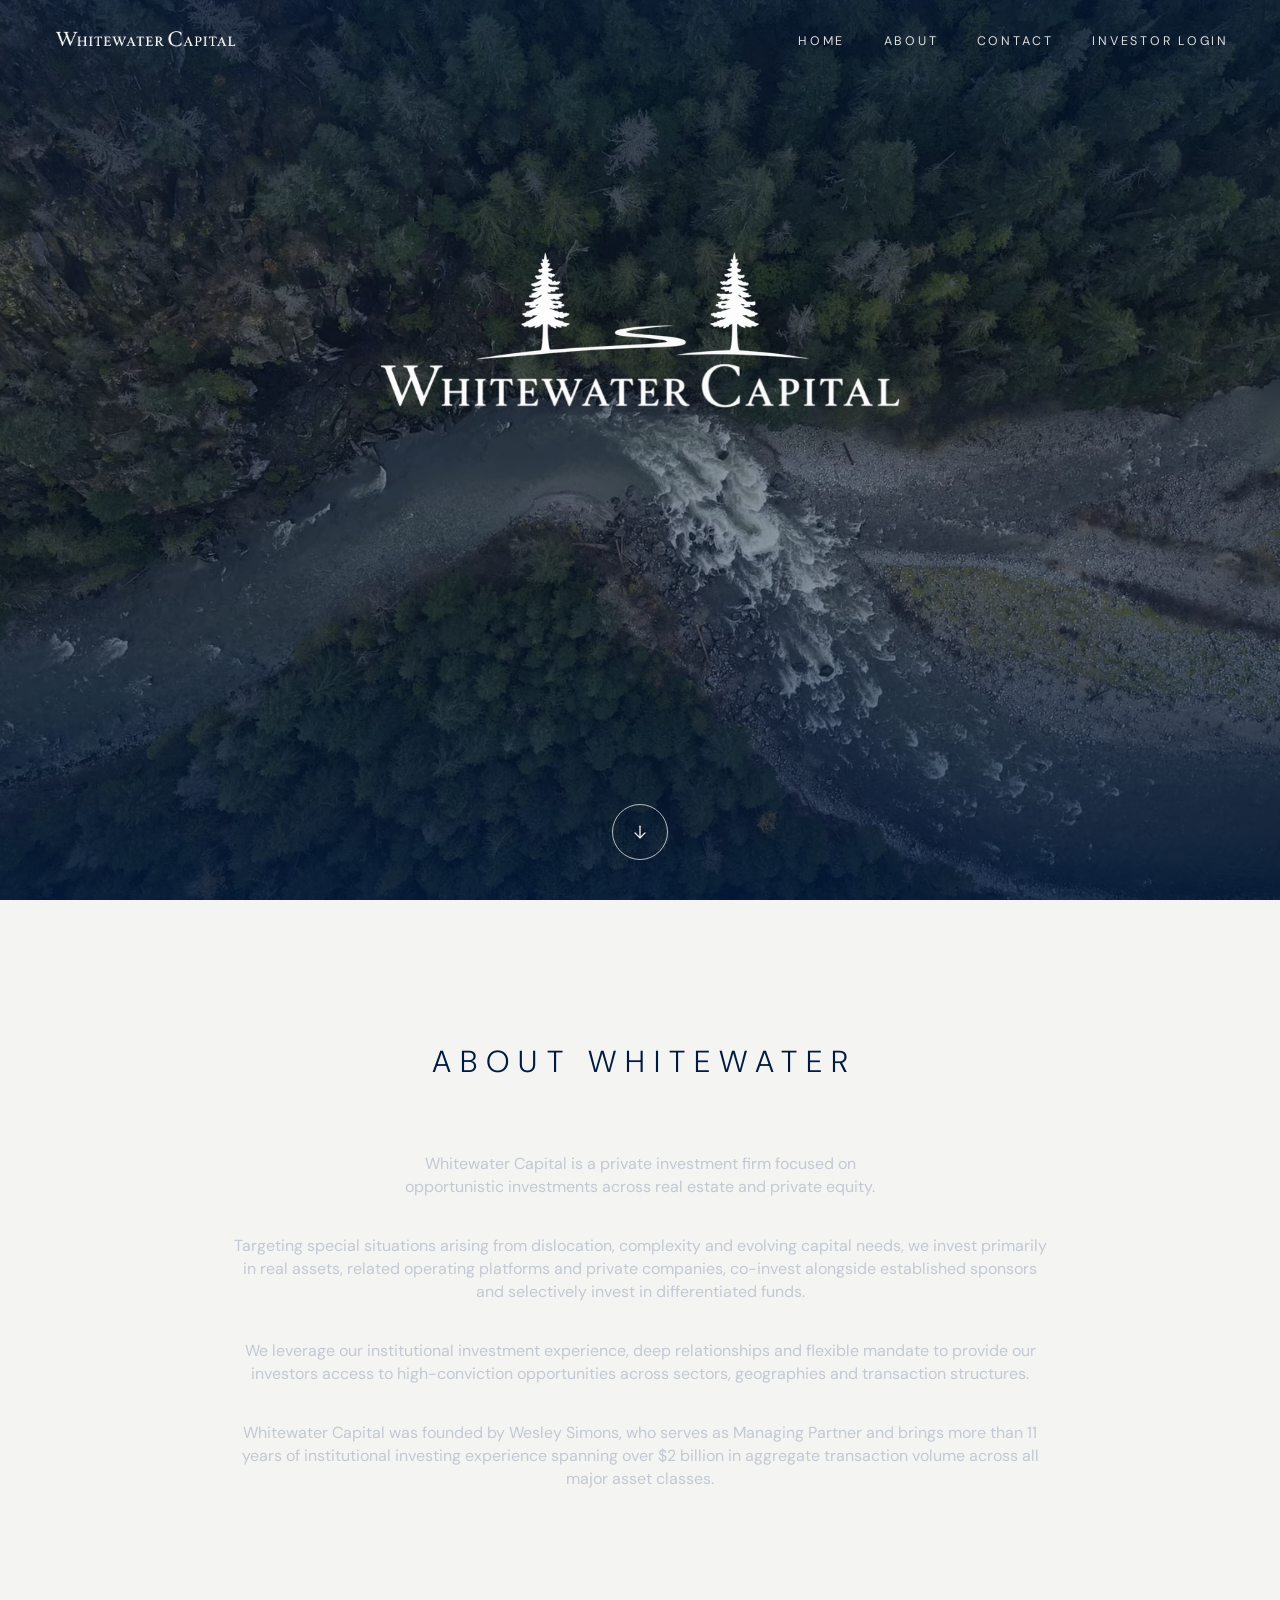
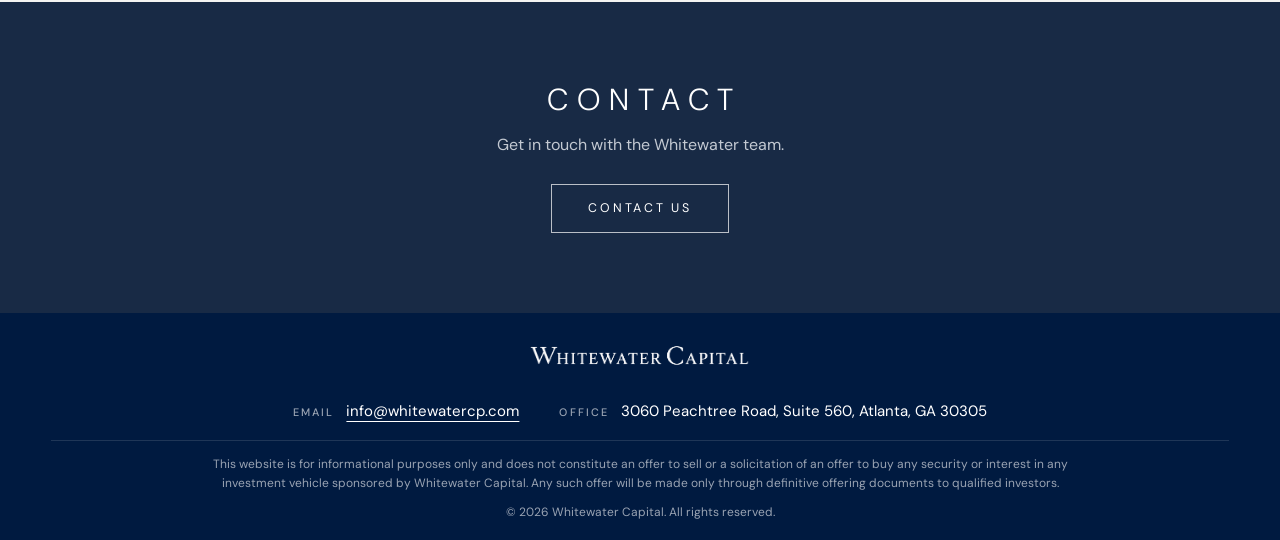
==== commit a259774c: "Update index.html" ====
--- a/index.html
+++ b/index.html
@@ -61,9 +61,9 @@
 
   <!-- Hero -->
   <header class="hero" id="top">
-    <video class="hero__video" autoplay muted loop playsinline webkit-playsinline preload="auto" poster="assets/img/hero-poster.jpg" disablepictureinpicture disableremoteplayback controlslist="nodownload nofullscreen noremoteplayback" tabindex="-1" aria-hidden="true">
+    <video class="hero__video" autoplay muted loop playsinline webkit-playsinline preload="auto" poster="assets/videos/hero-poster.jpg" disablepictureinpicture disableremoteplayback controlslist="nodownload nofullscreen noremoteplayback" tabindex="-1" aria-hidden="true">
+      <source src="assets/videos/whitewater.mp4" type="video/mp4">
       <source src="assets/videos/whitewater.webm" type="video/webm">
-      <source src="assets/videos/whitewater.mp4" type="video/mp4">
     </video>
     <div class="hero__overlay"></div>
 
@@ -83,6 +83,7 @@
       </svg>
     </a>
   </header>
+
 
   <!-- About -->
   <section class="about" id="about">
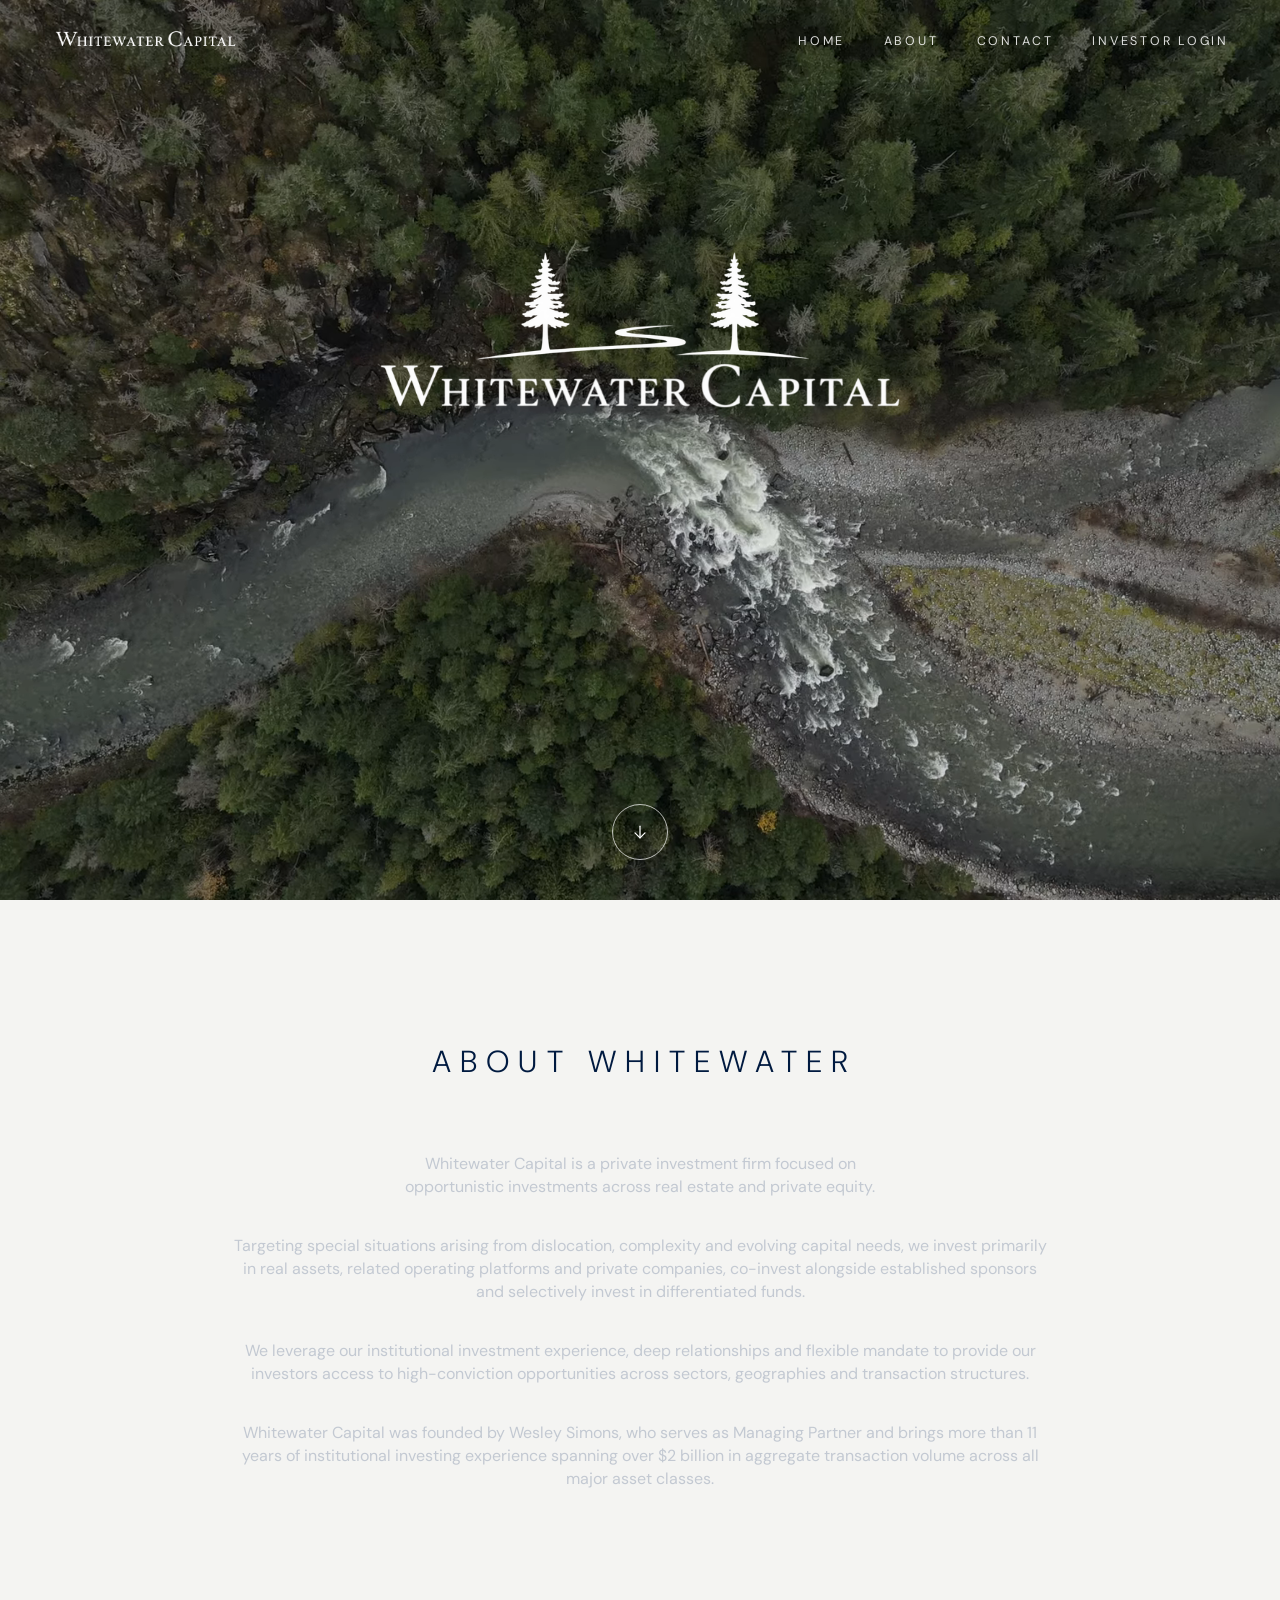
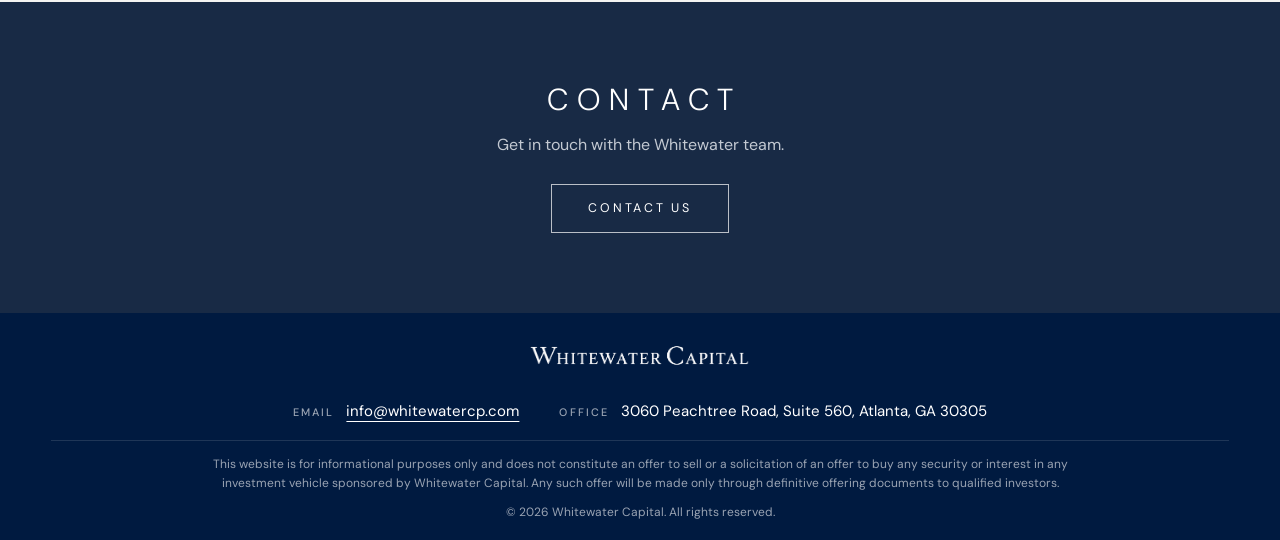
==== commit ff470024: "Update index.html" ====
--- a/index.html
+++ b/index.html
@@ -5,7 +5,7 @@
   <meta name="viewport" content="width=device-width, initial-scale=1">
   <title>Whitewater Capital | Private Investment Firm</title>
   <meta name="description" content="Whitewater Capital is a value-oriented investment firm pursuing a generalist strategy across private markets.">
-  <meta name="theme-color" content="#001a40">
+  <meta name="theme-color" content="#2b2f33">
 
   <meta property="og:type" content="website">
   <meta property="og:site_name" content="Whitewater Capital">
@@ -23,15 +23,18 @@
   <link rel="preload" as="image" href="assets/img/hero-poster.jpg" fetchpriority="high">
   <script>
     /* Hold the hero back (no colour at all) until the poster image is in, then fade it in together.
+       "media-ok" is only added when the poster really loaded, so the navy tint never shows over nothing.
        Self-contained and time-limited, so it can never leave the page blank. */
     (function () {
       var root = document.documentElement;
       root.classList.add('hero-wait');
       var done = function () { root.classList.remove('hero-wait'); };
+      var ok = function () { root.classList.add('media-ok'); done(); };
       var img = new Image();
-      img.onload = img.onerror = done;
+      img.onload = ok;
+      img.onerror = done;
       img.src = 'assets/img/hero-poster.jpg';
-      if (img.complete) done();
+      if (img.complete && img.naturalWidth) ok();
       setTimeout(done, 2500);
     })();
   </script>
--- a/styles.css
+++ b/styles.css
@@ -10,6 +10,7 @@
   --mist-0: rgba(244, 244, 242, 0);  /* same color, fully transparent (keep in sync with --mist) */
   --text-body: #4d5660;              /* body text on light backgrounds */
   --text-grey: #c3c9d2;              /* About text before it highlights, and text on navy */
+  --load-bg: #2b2f33;                /* neutral grey shown behind the hero until the poster/video paint (set to the poster's average colour if you like) */
 
   --font: "DM Sans", system-ui, sans-serif;
 
@@ -27,14 +28,14 @@
 /* ---------- Base ---------- */
 *, *::before, *::after { box-sizing: border-box; }
 html {
+  background: var(--load-bg);        /* never navy: this is all that shows before the poster arrives */
   scroll-behavior: smooth;
   -webkit-text-size-adjust: 100%;
   text-size-adjust: 100%;
 }
 body {
   margin: 0;
-  background: var(--navy);
-  transition: background-color 0s linear 0.9s;   /* navy returns only after the hero has faded in */
+  background: transparent;           /* must stay transparent: a body background would paint over the fixed hero layers */
   -webkit-font-smoothing: antialiased;
 
   /* Body text */
@@ -184,10 +185,11 @@
 /* No colour while loading. A tiny script in the <head> of index.html adds the class "hero-wait" to <html> only while
    it waits for the poster image, then removes it (after 2.5 seconds at the latest). Everything is visible by default,
    so if that script is ever missing or out of date, the hero simply shows normally: it can never stay hidden. */
-html.hero-wait body { background: transparent; }
 html.hero-wait .hero::before,
 html.hero-wait .hero__overlay { opacity: 0; }
 html.hero-wait .hero * { animation-play-state: paused !important; }   /* logo draws in when the backdrop appears */
+/* The navy tint only appears once the poster or video is actually showing (html.media-ok, set by the head script and main.js) */
+html:not(.media-ok) .hero__overlay { opacity: 0; }
 
 /* Backdrop layer 1: the video, fixed to the screen (two stacked copies crossfade for a seamless loop) */
 .hero__video {
@@ -681,6 +683,12 @@
   line-height: 1.5;
   color: rgba(255, 255, 255, 0.75);
 }
+.footer__role {
+  margin: 0 0 0.35rem;
+  font-size: 15px;
+  line-height: 1.5;
+  color: rgba(255, 255, 255, 0.75);
+}
 .footer__person .footer__item { justify-content: flex-end; }
 
 .footer__contact {
@@ -900,4 +908,3 @@
   .hero__word { animation-delay: 0s !important; }
   .hero__scroll svg { animation: none; }
 }
-  
